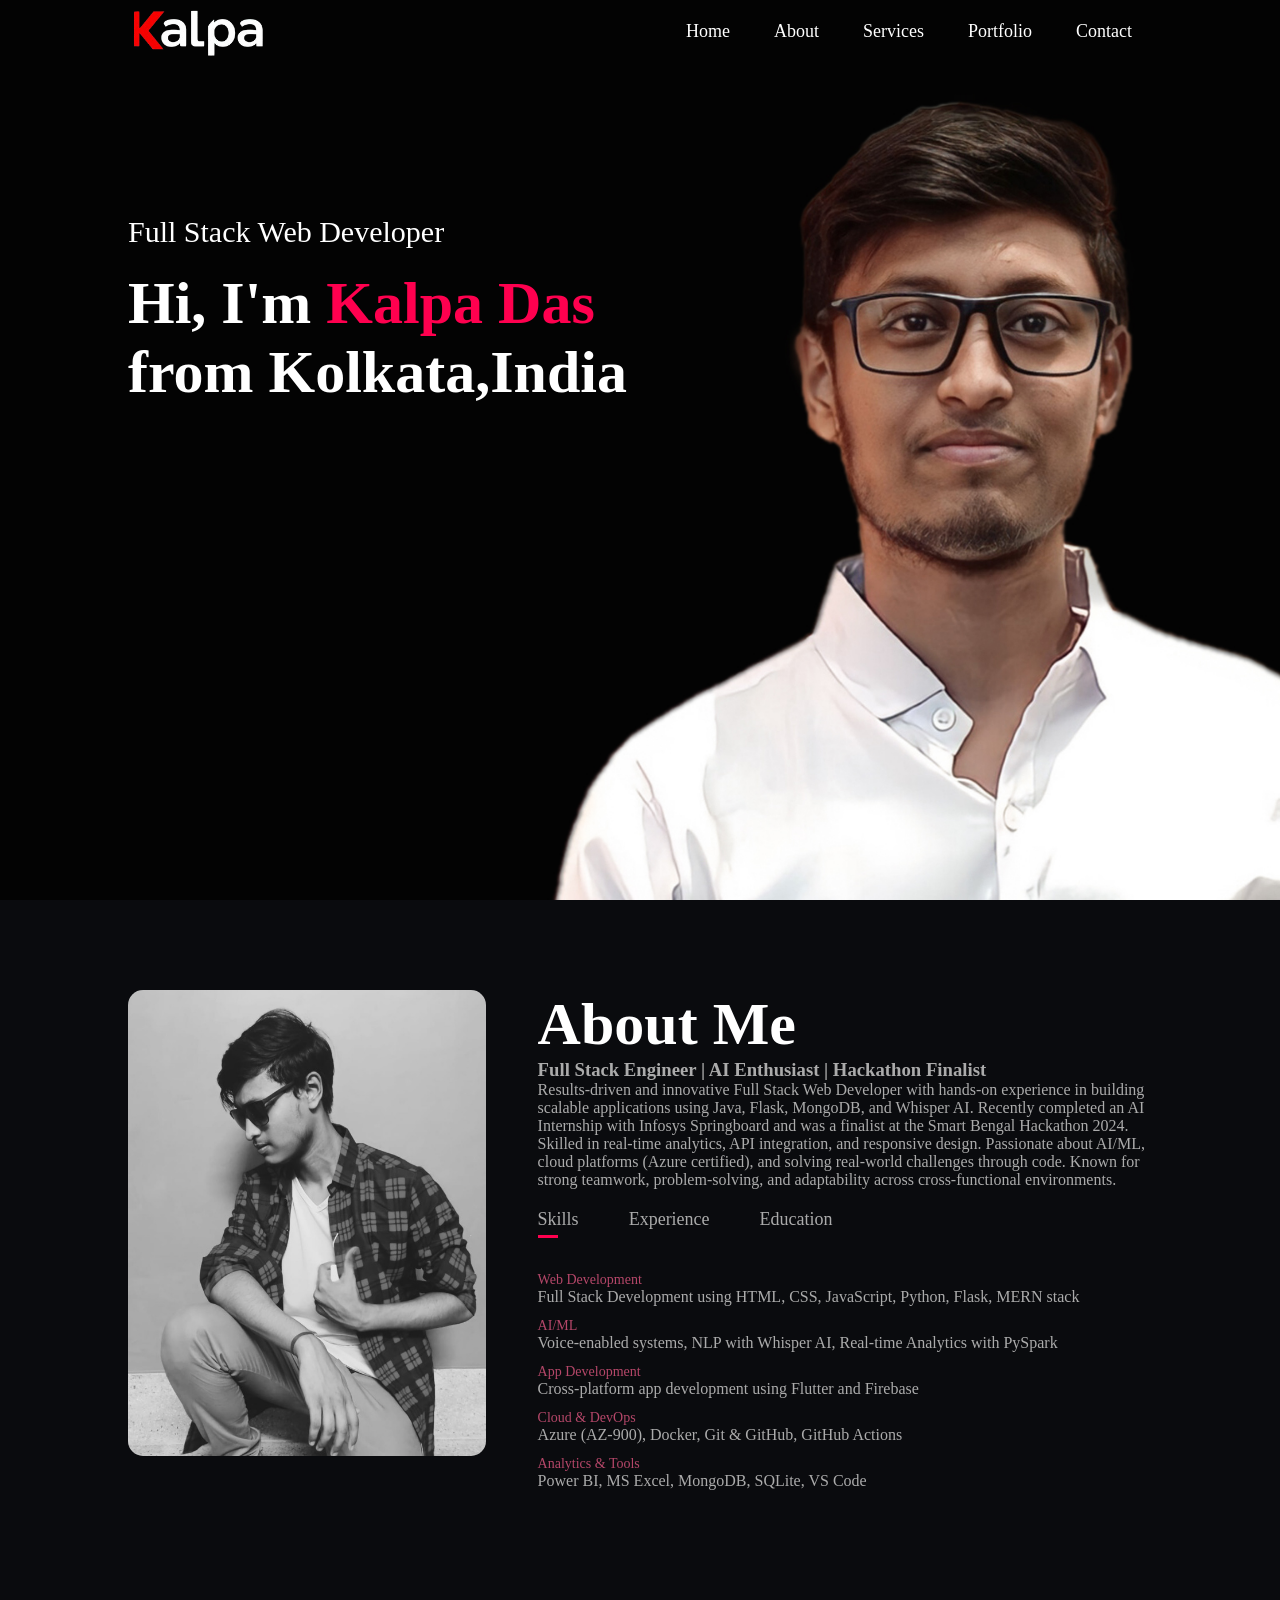
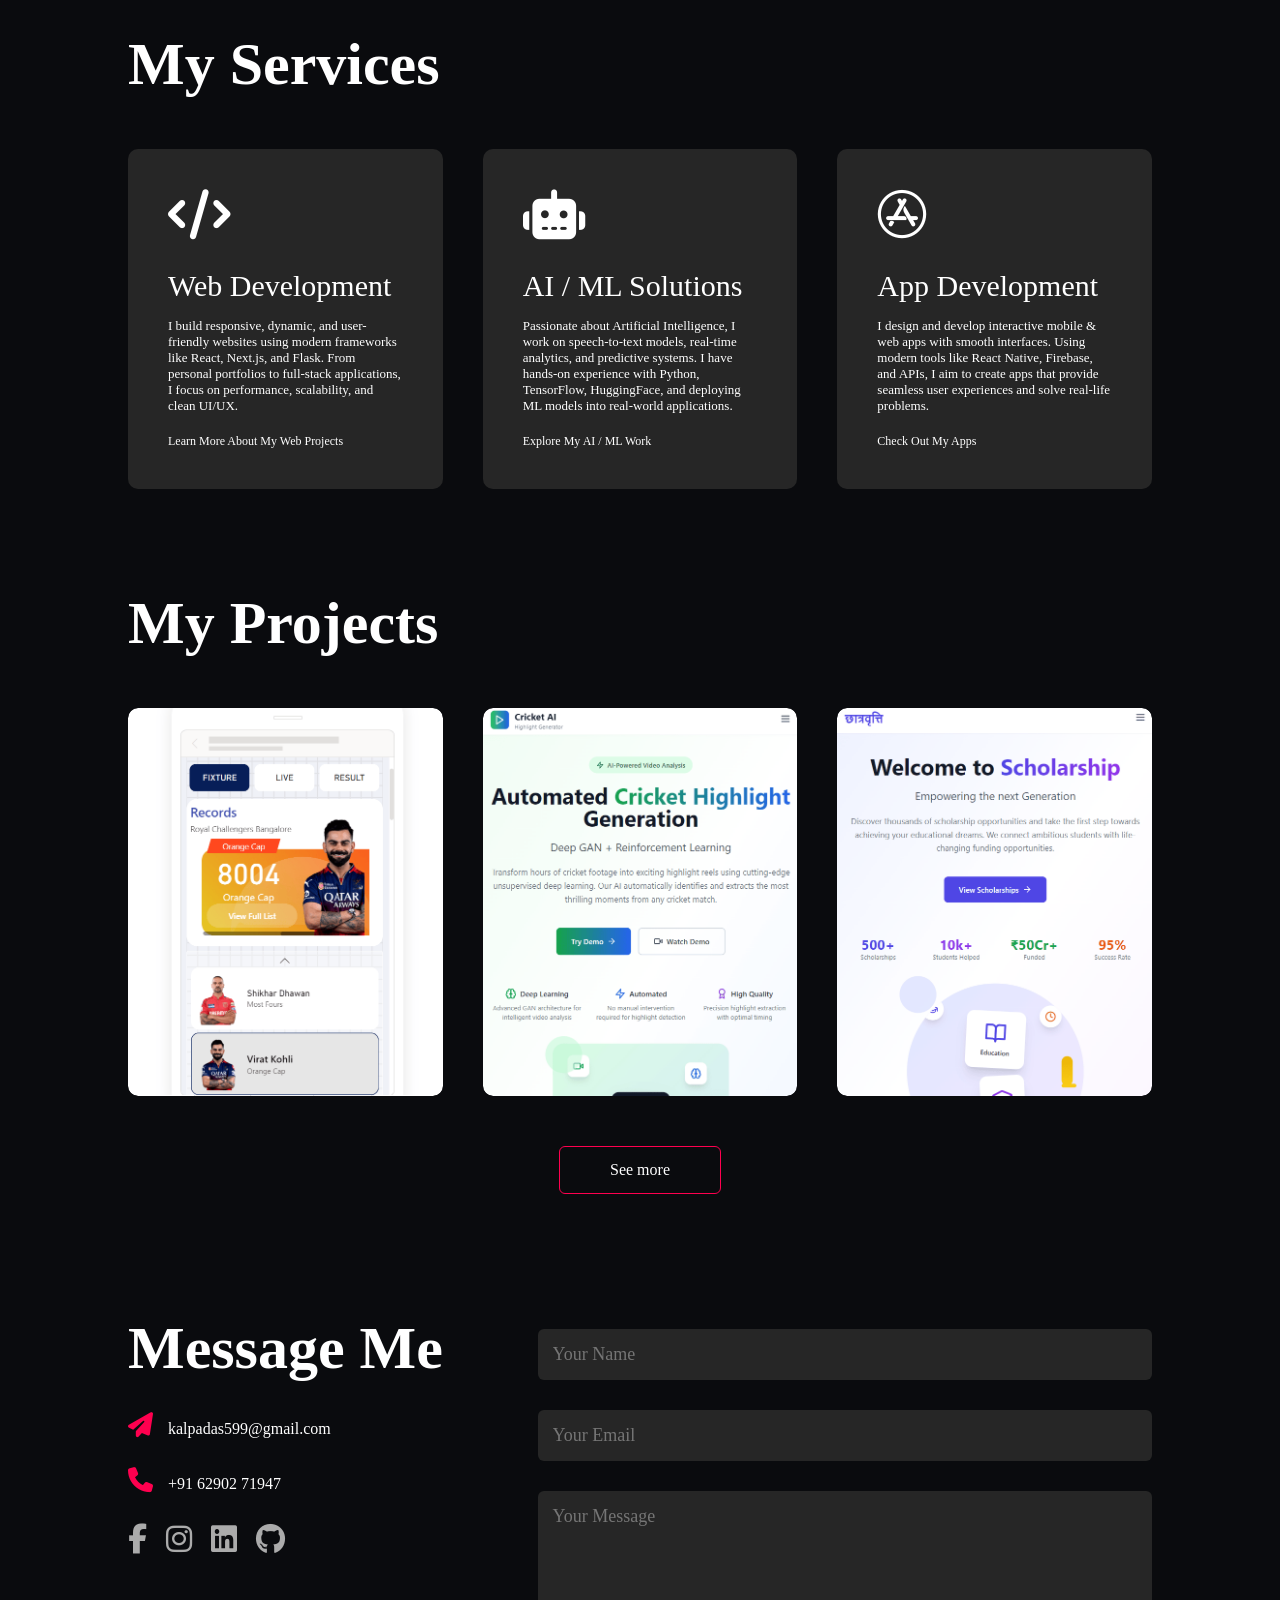
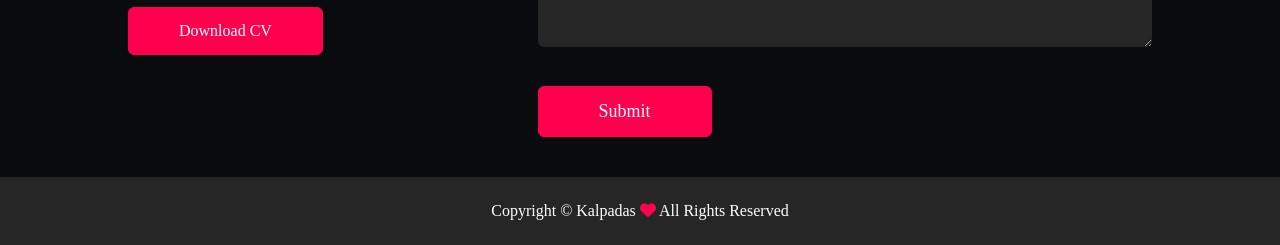
==== index.html @ a2549e1b "Update index.html" ====
<!DOCTYPE html>
<html lang="en">

<head>
    <meta charset="UTF-8">
    <meta name="viewport" content="width=device-width, initial-scale=1.0">
    <title>Personal Portfolio</title>
    <link rel="stylesheet" href="style.css">
    <!--     <script src="https://kit.fontawesome.com/c4254e24a8.js" crossorigin="anonymous"></script>-->
    <link rel="stylesheet" href="https://cdnjs.cloudflare.com/ajax/libs/font-awesome/6.7.1/css/all.min.css"
        integrity="sha512-5Hs3dF2AEPkpNAR7UiOHba+lRSJNeM2ECkwxUIxC1Q/FLycGTbNapWXB4tP889k5T5Ju8fs4b1P5z/iB4nMfSQ=="
        crossorigin="anonymous" referrerpolicy="no-referrer" />
</head>

<body>

    <div id="header">
        <div class="container">
            <nav>
                <img src="images/logo-kd-r.png" class="logo" alt="Kalpa Das Logo">
                <ul id="sidemenu">
                    <li><a href="#header">Home</a></li>
                    <li><a href="#about">About</a></li>
                    <li><a href="#services">Services</a></li>
                    <li><a href="#portfolio">Portfolio</a></li>
                    <li><a href="#contact">Contact</a></li>
                    <i class="fa-solid fa-xmark" onclick="hideMenu()"></i>
                </ul>
                <i class="fa-solid fa-bars" onclick="showMenu()"></i>
            </nav>
            <div class="header-text">
                <p>Full Stack Web Developer</p>
                <h1>Hi, I'm <span>Kalpa Das</span><br> from Kolkata,India</h1>
            </div>
        </div>
    </div>

    <!-- about section start -->
    <div id="about">
        <div class="container">
            <div class="row">
                <div class="about-col-1">
                    <img src="images/user-kd.jpg" alt=" Das Photo">
                </div>
                <div class="about-col-2">
                    <h1 class="sub-title">About Me</h1>
                    <h3>Full Stack Engineer | AI Enthusiast | Hackathon Finalist</h3>
                    <p> Results-driven and innovative Full Stack Web Developer with hands-on experience in building
                        scalable applications using Java, Flask, MongoDB, and Whisper AI.
                        Recently completed an AI Internship with Infosys Springboard and was a finalist at the Smart Bengal Hackathon 2024.
                        Skilled in real-time analytics, API integration, and responsive design. Passionate about AI/ML, cloud platforms 
                        (Azure certified), and solving real-world challenges through code. Known for strong teamwork, problem-solving, 
                        and adaptability across cross-functional environments.</p>

                    <div class="tab-titles">
                        <p class="tab-links active-link " onclick="openTab('skills')">Skills</p>
                        <p class="tab-links" onclick="openTab('experience')">Experience</p>
                        <p class="tab-links" onclick="openTab('education')">Education</p>
                    </div>
                    <div class="tab-contents active-tab" id="skills">
                        <ul>
                            <li><span>Web Development</span><br>
                                <p>Full Stack Development using HTML, CSS, JavaScript, Python, Flask, MERN stack</p>
                            </li>
                            <li><span>AI/ML</span><br>
                                <p>Voice-enabled systems, NLP with Whisper AI, Real-time Analytics with PySpark</p>
                            </li>
                            <li><span>App Development</span><br>
                                <p>Cross-platform app development using Flutter and Firebase</p>
                            </li>
                            <li><span>Cloud & DevOps</span><br>
                                <p>Azure (AZ-900), Docker, Git & GitHub, GitHub Actions</p>
                            </li>
                            <li><span>Analytics & Tools</span><br>
                                <p>Power BI, MS Excel, MongoDB, SQLite, VS Code</p>
                            </li>
                        </ul>
                    </div>

                    <div class="tab-contents" id="experience">
                        <ul>
                            <li><span>Feb 2025 - Apr 2025 </span><br>
                                <p>Internship in Infosys Springboard Internship 5.0</p>
                            </li>
                            <li><span>Nov 2024 - Dec 2024</span><br>
                                <p>Internship in Pinnacle Labs</p>
                            </li>
                            <li><span>2024 Smart India Hackathon</span>
                                <p>A platform aggregating multiple Scholarships, streamlining the application and
                                    disbursement process using AI-driven technology</p>
                            </li>
                            <li><span>2024 Smart Bengal Hackathon</span>
                                <p>Automated Cricket Highlight Generation System using Deep Learning</p>
                            </li>
                            <li><span>2023 Smart India Hackathon</span>
                                <p>Cross-platform App Development for Mental Health Issues</p>
                            </li>
                            

                        </ul>
                    </div>

                    <div class="tab-contents" id="education">
                        <ul>
                            <li><span>2022-2026</span><br>
                                <p>RCC Institute of Information Technology</p>
                            </li>
                            <li><span>2020-2022</span><br>
                                <p>Madhyamgram High School</p>
                            </li>
                        </ul>
                    </div>
                </div>
            </div>
        </div>
    </div>

    <!-- about section ends -->

    <!-- ----------services section starts---------- -->
    <div id="services">
        <div class="container">
            <h1 class="sub-title">My Services</h1>
            <div class="services-list">
            
                <!-- Web Design -->
                <div>
                    <i class="fa-solid fa-code"></i>
                    <h2>Web Development</h2>
                    <p>I build responsive, dynamic, and user-friendly websites using modern frameworks like React, 
                    Next.js, and Flask. From personal portfolios to full-stack applications, I focus on 
                    performance, scalability, and clean UI/UX.</p>
                    <a href="https://github.com/kalpadas599/Event-Organising-website">Learn More About My Web Projects</a>
                </div>

                <!-- AI / ML Development -->
                <div>
                    <i class="fa-solid fa-robot"></i>
                    <h2>AI / ML Solutions</h2>
                    <p>Passionate about Artificial Intelligence, I work on speech-to-text models, real-time 
                    analytics, and predictive systems. I have hands-on experience with Python, TensorFlow, 
                    HuggingFace, and deploying ML models into real-world applications.</p>
                    <a href="https://github.com/kalpadas599/Unsupervised-video-summarization-with-deep-GAN-reinforcement-learning">Explore My AI / ML Work</a>
                </div>

                <!-- App Design -->
                <div>
                    <i class="fa-brands fa-app-store"></i>
                    <h2>App Development</h2>
                    <p>I design and develop interactive mobile & web apps with smooth interfaces. Using modern 
                    tools like React Native, Firebase, and APIs, I aim to create apps that provide seamless 
                    user experiences and solve real-life problems.</p>
                    <a href="https://youtu.be/1d_kg89YlzE?si=kEtLOJ7w-BMArCAb">Check Out My Apps</a>
                </div>
            </div>
        </div>
    </div>

    <!-- ----------services section ends---------- -->


    <!-- Portfolio sections starts -->
    <div id="portfolio">
        <div class="container">
            <h1 class="sub-title">My Projects</h1>
            <div class="work-list">

                <div class="work">
                    <img src="images/work-4.png">
                    <div class="layer">
                        <h3>Live Stream Analytics Dashboard</h3>
                        <p>A modern web application for analyzing live stream data with real-time metrics and visualizations.
                        Features:
                        <ul>
                            <li>Real-time stream analytics</li>
                            <li>Interactive dashboards</li>
                            <li>Dark/Light mode support</li>
                            <li>Responsive design</li>
                            <li>Modern UI components</li>
                        </ul>
                        </p>
                        <a href="https://github.com/kalpadas599/Real-time-analysis-BI" target="_blank">
                            <i class="fa-solid fa-link"></i>
                        </a>
                    </div>
                </div>

                <div class="work">
                    <img src="images/work-2.png">
                    <div class="layer">
                        <h3>Automated Cricket Highlight Generation System</h3>
                        <p>Implemented a feedback loop mechanism within the AI system that continuously improved highlight accuracy by 30% over time,
                            leveraged user analytics to refine algorithms, ensuring higher engagement rates with end-users. 
                            Optimized AI model accuracy by 15%, improving the efficiency of 
                            content creation for sports media. Leveraged data analytics for streamlined video processing and 
                            enhanced my skills in collaborative problem-solving</p>
                        <a href="https://github.com/kalpadas599/Unsupervised-video-summarization-with-deep-GAN-reinforcement-learning" target="_blank">
                            <i class="fa-solid fa-link"></i>
                        </a>
                    </div>
                </div>

                <div class="work">
                    <img src="images/work-1.png">
                    <div class="layer">
                        <h3>Scholarship Website and disbursement platform</h3>
                        <p>Engineered a scholarship aggregation platform utilizing the MERN stack, which streamlined user navigation and increased page load 
                            speed by 30%, enhancing overall user experience during high traffic periods. 
                            Integrated AI-driven scanners to automate application and disbursement processes, enhancing system efficiency. 
                            Coordinated with team members to achieve 60% project completion within the hackathon timeframe, refining my skills in AI 
                            implementation and team collaboration</p>
                        <a href="https://github.com/kalpadas599/PM-SS-Scholarchip" target="_blank">
                            <i class="fa-solid fa-link"></i>
                        </a>
                    </div>
                </div>

                <div class="work hidden-projects">
                    <img src="images/work-5.jpg">
                    <div class="layer">
                        <h3>Beyond QWERTY: Form Filling's Vernacular Voyage with Voice Versatility!</h3>
                        <p><strong>Problems in Traditional Form Filling:</strong></p>
                        <ul>
                            <li>Time-consuming and error-prone process</li>
                            <li>Typing difficulties for non-tech users, elderly and differently-abled individuals</li>
                            <li>Language barriers hinder vernacular users</li>
                        </ul>
                        <p><strong>Our Solution:</strong></p>
                        <ul>
                            <li>Voice-Enabled Form Filling – Users can speak instead of typing, making the process faster and more convenient.</li>
                            <li>AI-Powered Error Correction – NLP ensures accurate text input, reducing mistakes.</li>
                            <li>User-Friendly Interface – Simple and intuitive UI for easy navigation.</li>
                        </ul>
                        <a href="https://github.com/kalpadas599/Beyond_QWERTY_Project" target="_blank">
                            <i class="fa-solid fa-link"></i>
                        </a>
                    </div>
                </div>
                
                <div class="work hidden-projects">
                    <img src="images/work-6.jpg">
                    <div class="layer">
                        <h3>Event Organising Website</h3>
                        <p>It's a collection of services-list. It's time to enjoy! The best event planning for you and your family.
                        Our Services Include:
                        <ul>
                            <li>Assistance in Venue Selection</li>
                            <li>Customizable invitation cards</li>
                            <li>Music, performances etc. option</li>
                            <li>Catering services available</li>
                            <li>Cakes for special occasions</li>
                            <li>Photo and video coverage</li>
                        </ul>
                        </p>
                        <a href="https://github.com/kalpadas599/Event-Organising-website" target="_blank">
                            <i class="fa-solid fa-link"></i>
                        </a>
                    </div>
                </div>                   

                <div class="work hidden-projects">
                    <img src="images/work-3.png">
                    <div class="layer">
                        <h3>Cross-Platform App Development for Mental Health Issues</h3>
                        <p>Launched new mental health app, resulting in a 30% boost in user engagement. 
                            Enhanced user experience by over 70%, focusing on mental health 
                            screening and guidance for public users. Collaborated closely with team members to apply innovative 
                            solutions to real-world mental health challenges, significantly broadening my understanding of user-centered design</p>
                        <a href="https://youtu.be/1d_kg89YlzE?si=SZLtZe1USWHxiM1P" target="_blank">
                            <i class="fa-solid fa-link"></i>
                        </a>
                    </div>
                </div>

            </div>
            <a href="#" class="btn" id="seeMoreBtn">See more</a>
        </div>
    </div>

    <!-- portfolio sections ends -->


    <!-- contact section starts -->
    <div id="contact">
        <div class="container">
            <div class="row">
                <div class="contact-left">
                    <h1 class="sub-title">Message Me</h1>
                    <p><i class="fa-solid fa-paper-plane"></i>kalpadas599@gmail.com</p>
                    <p><i class="fa-solid fa-phone"></i>+91 62902 71947</p>
                    <div class="social-icons">
                        <a href="https://www.facebook.com/profile.php?id=100085882539516" target="_blank" rel="noopener noreferrer"><i class="fa-brands fa-facebook-f"></i></a>
                        <a href="https://www.instagram.com/_kalpa_das/" target="_blank" rel="noopener noreferrer"><i class="fa-brands fa-instagram"></i></a>
                        <a href="https://www.linkedin.com/in/kalpadas/" target="_blank" rel="noopener noreferrer"><i class="fa-brands fa-linkedin"></i></a>
                        <a href="https://github.com/kalpadas599" target="_blank" rel="noopener noreferrer"><i class="fa-brands fa-github"></i></a>
                    </div>
                    <a href="images/Kalpa Das_Latest_Resume.pdf" download class="btn btn2">Download CV</a>
                </div>
                <div class="contact-right">
                    <!--<form action="https://formsubmit.co/kalpadas599@gmail.com" method="POST"> method 1 (using formsubmit) -->
                    <form name="submit-to-google-sheet"><!-- Method 2 (using this) -->
                        <input type="text" name="Name" placeholder="Your Name" required>
                        <input type="email" name="Email" placeholder="Your Email" required>
                        <textarea name="Message" rows="6" placeholder="Your Message"></textarea>
                        <button type="submit" class="btn btn2">Submit</button>
                    </form>
                    <span id="msg"></span>
                </div>
            </div>
        </div>
        <div class="copyright">
            <p>Copyright © Kalpadas <i class="fa-solid fa-heart"></i> All Rights Reserved</p>
        </div>
    </div>

    <!-- contact section ends -->


    <script>
        var tablinks = document.getElementsByClassName("tab-links");
        var tabcontents = document.getElementsByClassName("tab-contents");
        function openTab(tabname) {
            for (tablink of tablinks) {
                tablink.classList.remove("active-link");
            }
            for (tabcontent of tabcontents) {
                tabcontent.classList.remove("active-tab");
            }
            event.currentTarget.classList.add("active-link");
            document.getElementById(tabname).classList.add("active-tab");
        }
    </script>

    <script>
        var sidemenu = document.getElementById("sidemenu");
        document.querySelector('.fa-bars').addEventListener('click', () => {
            sidemenu.style.right = "0";
        });

        document.querySelector('.fa-xmark').addEventListener('click', () => {
            sidemenu.style.right = "-200px";
        });

    </script>

    <script>
        const scriptURL = 'https://script.google.com/macros/s/AKfycbzj3RyY5Y99I9Rj676241ipH97vQ_2xRJ0GzXR7JnZKLR31e1bnB1iXnhnK9um4Sj1CYg/exec'
        const form = document.forms['submit-to-google-sheet']
        const msg = document.getElementById("msg")

        form.addEventListener('submit', e => {
            e.preventDefault()
            fetch(scriptURL, { method: 'POST', body: new FormData(form) })
                .then(response => {
                    msg.innerHTML = "Message Sent Successfully"
                    setTimeout(function () {
                        msg.innerHTML = ""
                    }, 5000)
                    form.reset()
                })
                /* .catch(error => console.error('Error!', error.message)) */
                .catch((error) => {
                    msg.innerHTML = "Failed to send message.";
                });
        })
    </script>

    <script>
        document.addEventListener('DOMContentLoaded', () => {
            const seeMoreBtn = document.getElementById('seeMoreBtn');
            const hiddenProjects = document.querySelectorAll('.hidden-projects');

            // Hide hidden projects on page load
            hiddenProjects.forEach(project => {
                project.style.display = 'none';
            });

            seeMoreBtn.addEventListener('click', function (e) {
                e.preventDefault();
                const isHidden = hiddenProjects[0].style.display === 'none' || hiddenProjects[0].style.display === '';
                hiddenProjects.forEach(project => {
                    project.style.display = isHidden ? 'block' : 'none';
                });
                seeMoreBtn.textContent = isHidden ? 'See less' : 'See more';
            });
        });
    </script>

</body>

</html>
---- style.css ----
* {
    margin: 0;
    padding: 0;
    box-sizing: border-box;
    font-family: 'Poppins', 'sans-serif';
}

html {
    scroll-behavior: smooth;
}

body {
    background: #0a0b0e;
    color: #fff;
}

#header {
    width: 100%;
    height: 100vh;
    background-image: url(images/backgroundme.jpg);
    background-size: cover;
    background-position: center;
}

.container {
    padding: 10px 10%;
}

nav {
    position: fixed;
    top: 0;
    z-index: 1000;
    width: 80%;
    
    display: flex;
    align-items: center;
    justify-content: space-between;
    flex-wrap: wrap;
    
}

.logo {
    width: 140px;
}

nav ul li {
    display: inline-block;
    list-style: none;
    margin: 10px 20px;
}

nav ul li a {
    color: #fff;
    text-decoration: none;
    font-size: 18px;
    position: relative;
}

nav ul li a::after {
    content: '';
    width: 0;
    height: 3px;
    background: #ff004f;
    position: absolute;
    left: 0;
    bottom: -6px;
    transition: 0.5s;
}

nav ul li a:hover::after {
    width: 100%;
}

.header-text {
    margin-top: 20%;
    font-size: 30px;
    animation: slideIn 2s;
}

.header-text h1 {
    font-size: 60px;
    margin-top: 20px;
    
}

@keyframes slideIn {
  from {
    transform: translateX(20%);
  }
  to {
    transform: translateX(0);
  }
}

.header-text h1 span {
    color: #ff004f;
}

/* ---------about section start--------*/
#about {
    padding: 80px 0;
    color: #ababab;
}

.row {
    display: flex;
    justify-content: space-between;
    flex-wrap: wrap;
}

.about-col-1 {
    flex-basis: 35%;
}

.about-col-1 img {
    width: 100%;
    border-radius: 15px;
}

.about-col-2 {
    flex-basis: 60%;
}

.sub-title {
    font-size: 60px;
    font-weight: 600;
    color: #fff;
}

.tab-titles {
    display: flex;
    margin: 20px 0 40px;
}

.tab-links {
    margin-right: 50px;
    font-size: 18px;
    font-weight: 500;
    cursor: pointer;
    position: relative;
}

.tab-links::after {
    content: '';
    width: 0;
    height: 3px;
    background: #ff004f;
    position: absolute;
    left: 0;
    bottom: -8px;
    transition: 0.5s;
}

.tab-links.active-link::after {
    width: 50%;
}

.tab-contents ul li {
    list-style: none;
    margin: 10px 0;
}

.tab-contents ul li span {
    color: #b54769;
    font-size: 14px;
}

.tab-contents {
    display: none;
}

.tab-contents.active-tab {
    display: block;
}


/* ------------------services section starts----------*/
#services {
    padding: 30px 0;
}

.services-list {
    display: grid;
    grid-template-columns: repeat(auto-fit, minmax(250px, 1fr));
    grid-gap: 40px;
    margin-top: 50px;
}

.services-list div {
    background: #262626;
    padding: 40px;
    font-size: 13px;
    font-weight: 300;
    border-radius: 10px;
    transition: background 0.5s, transform 0.5s;
}

.services-list div i {
    font-size: 50px;
    margin-bottom: 30px;
}

.services-list div h2 {
    font-size: 30px;
    font-weight: 500;
    margin-bottom: 15px;
}

.services-list div a {
    text-decoration: none;
    color: #fff;
    font-size: 12px;
    margin-top: 20px;
    display: inline-block;
}

.services-list div:hover {
    background: #ff004f;
    transform: translateY(-10px);
}

/* ------------------services section ends----------*/

/* ------------------portfolio section starts---------- */
#portfolio {
    padding: 50px 0;
}

.work-list {
    display: grid;
    grid-template-columns: repeat(3, 1fr);
    grid-gap: 40px;
    margin-top: 50px;
}

@media (max-width: 1024px) {
    .work-list {
        grid-template-columns: repeat(3, 1fr);
    }
}

@media (max-width: 768px) {
    .work-list {
        grid-template-columns: repeat(2, 1fr);
    }
}

@media (max-width: 600px) {
    .work-list {
        grid-template-columns: 1fr;
    }
}

.work {
    border-radius: 10px;
    position: relative;
    overflow: hidden;
}

.work img {
    width: 100%;
    border-radius: 10px;
    display: block;
    transition: transform 0.5s;
}

.layer {
    width: 100%;
    height: 0;
    background: linear-gradient(rgba(0, 0, 0, 0.6), #ff004f);
    border-radius: 10px;
    position: absolute;
    left: 0;
    bottom: 0;
    overflow: hidden;
    display: flex;
    align-items: center;
    justify-content: center;
    flex-direction: column;
    padding: 0 40px;
    text-align: center;
    font-size: 14px;
    transition: height 0.5s;
}

.layer h3 {
    font-weight: 500;
    margin-bottom: 20px;
}

.layer a {
    margin-top: 20px;
    color: #ff004f;
    text-decoration: none;
    font-size: 18px;
    line-height: 60px;
    background: #fff;
    width: 60px;
    height: 60px;
    border-radius: 50%;
    text-align: center;
}

.work:hover img {
    transform: scale(1.1);
}

.work:hover .layer {
    height: 100%;
}

.btn {
    display: block;
    margin: 50px auto;
    width: fit-content;
    border: 1px solid #ff004f;
    padding: 14px 50px;
    border-radius: 6px;
    text-decoration: none;
    color: #fff;
    transition: background 0.5s;
    /*background: #0a0b0e;*/
}

.btn:hover {
    background: #ff004f;
}


/* ------------------portfolio section ends---------- */

/* contact section starts */
.contact-left {
    flex-basis: 35%;
}

.contact-right {
    flex-basis: 60%;
}

.contact-left p {
    margin-top: 30px;
}

.contact-left p i {
    color: #ff004f;
    margin-right: 15px;
    font-size: 25px;
}

.social-icons {
    margin-top: 30px;
}

.social-icons a {
    text-decoration: none;
    font-size: 30px;
    margin-right: 15px;
    color: #ababab;
    display: inline-block;
    transition: transform 0.5s;
}

.social-icons a:hover {
    color: #ff004f;
    transform: translateY(-5px);
}

.btn.btn2 {
    display: inline-block;
    background: #ff004f;
}

.contact-right form {
    width: 100%;
}

form input,
form textarea {
    width: 100%;
    border: 0;
    outline: none;
    background: #262626;
    padding: 15px;
    margin: 15px 0;
    color: #fff;
    font-size: 18px;
    border-radius: 6px;
}

form .btn2 {
    padding: 14px 60px;
    font-size: 18px;
    margin-top: 20px;
    cursor: pointer;
}

.copyright {
    width: 100%;
    text-align: center;
    padding: 25px;
    background: #262626;
    font-weight: 300;
    margin-top: 20px;
}

.copyright i {
    color: #ff004f;
}

/* contact section ends */

/* css for small screens */

nav .fa-solid {
    display: none;
}

@media (max-width: 768px) {
    .header-text h1 {
        font-size: 2rem;
    }
    .header-text p {
        font-size: 1rem;
    }
}

@media only screen and (max-width: 600px) {
    #header {
        background-image: url(images/phone-backgroundkd.jpg);
    }

    .header-text {
        margin-top: 100%;
        font-size: 16px;
    }

    .header-text h1 {
        font-size: 30px;
    }

    nav .fa-solid {
        display: block;
        font-size: 25px;
    }

    nav ul {
        background: #ff004f;
        position: fixed;
        top: 0;
        right: -200px;
        width: 200px;
        height: 100vh;
        padding-top: 50px;
        z-index: 2;
        transition: right 0.5s;
    }

    nav ul li {
        display: block;
        margin: 25px;
    }

    nav ul .fa-solid {
        position: absolute;
        top: 25px;
        left: 25px;
        cursor: pointer;
    }

    .sub-title {
        font-size: 40px;
    }

    .about-col-1,
    .about-col-2 {
        flex-basis: 100%;
    }

    .about-col-1 {
        margin-bottom: 30px;
    }

    .about-col-2 {
        font-size: 14px;
    }

    .tab-links {
        font-size: 16px;
        margin-right: 20px;
    }

    .contact-left,
    .contact-right {
        flex-basis: 100%;
    }

    .copyright {
        font-size: 14px;
    }
}


#msg {
    color: #ff004f;
    margin-top: -40px;
    display: block;
}
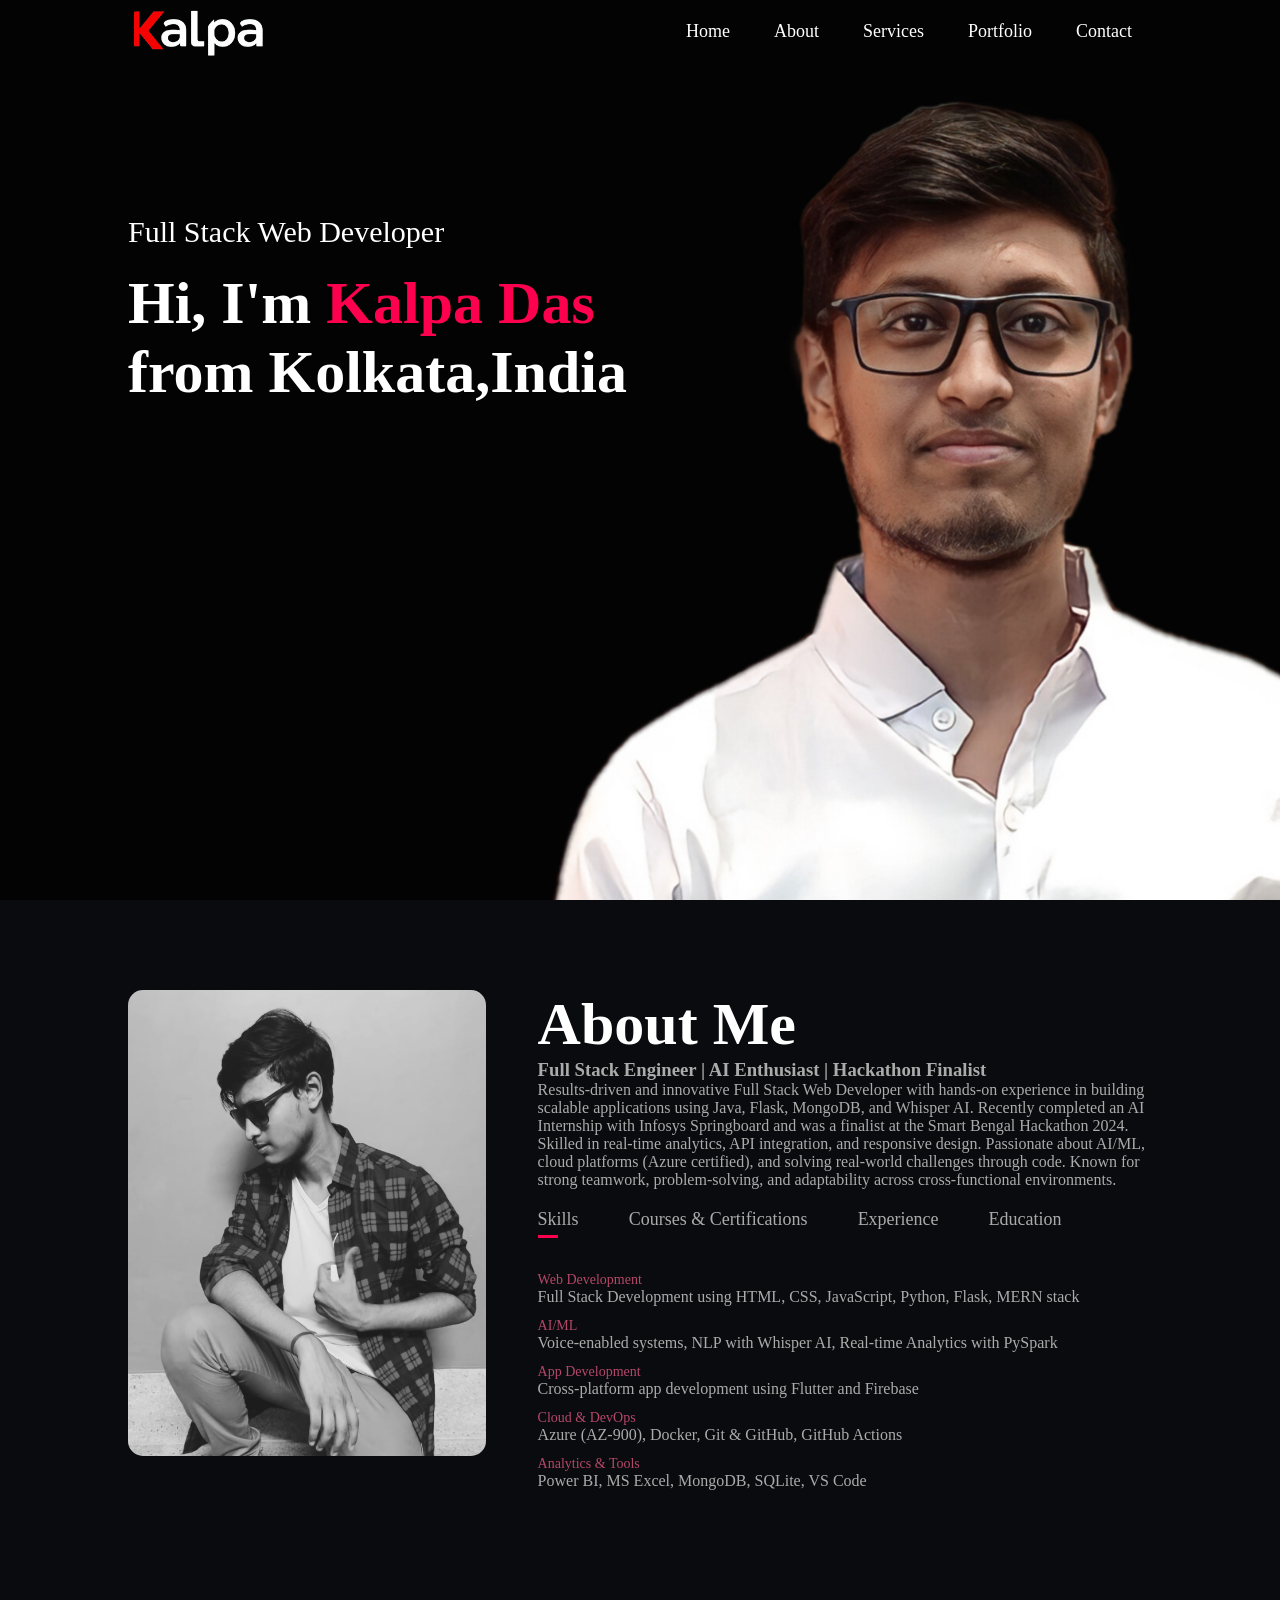
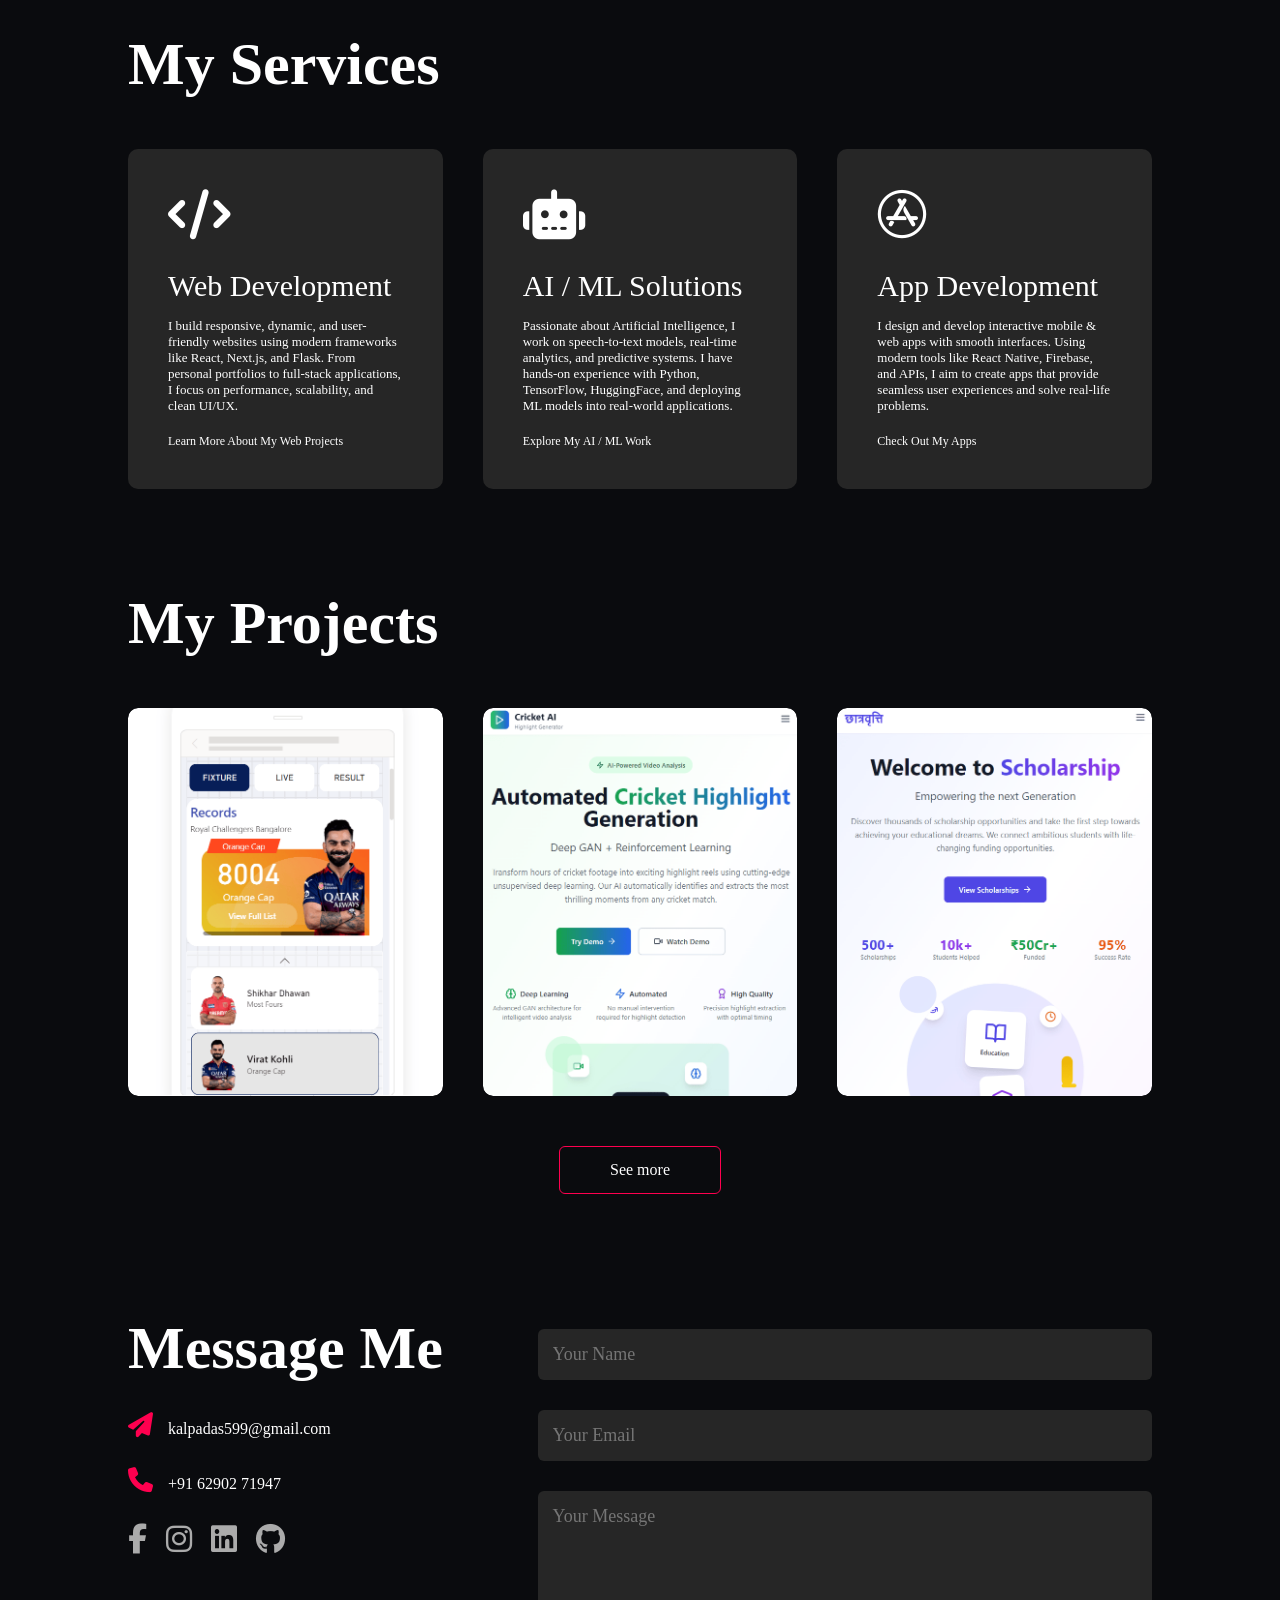
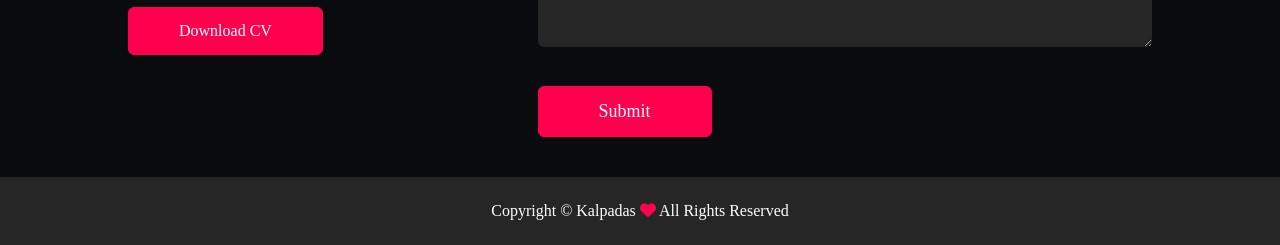
==== commit 018c5efd: "certificated added" ====
--- a/index.html
+++ b/index.html
@@ -47,16 +47,21 @@
                     <h3>Full Stack Engineer | AI Enthusiast | Hackathon Finalist</h3>
                     <p> Results-driven and innovative Full Stack Web Developer with hands-on experience in building
                         scalable applications using Java, Flask, MongoDB, and Whisper AI.
-                        Recently completed an AI Internship with Infosys Springboard and was a finalist at the Smart Bengal Hackathon 2024.
-                        Skilled in real-time analytics, API integration, and responsive design. Passionate about AI/ML, cloud platforms 
-                        (Azure certified), and solving real-world challenges through code. Known for strong teamwork, problem-solving, 
+                        Recently completed an AI Internship with Infosys Springboard and was a finalist at the Smart
+                        Bengal Hackathon 2024.
+                        Skilled in real-time analytics, API integration, and responsive design. Passionate about AI/ML,
+                        cloud platforms
+                        (Azure certified), and solving real-world challenges through code. Known for strong teamwork,
+                        problem-solving,
                         and adaptability across cross-functional environments.</p>
 
                     <div class="tab-titles">
                         <p class="tab-links active-link " onclick="openTab('skills')">Skills</p>
+                        <p class="tab-links" onclick="openTab('certifications')">Courses & Certifications</p>
                         <p class="tab-links" onclick="openTab('experience')">Experience</p>
                         <p class="tab-links" onclick="openTab('education')">Education</p>
                     </div>
+                    <!-- Skills -->
                     <div class="tab-contents active-tab" id="skills">
                         <ul>
                             <li><span>Web Development</span><br>
@@ -77,6 +82,61 @@
                         </ul>
                     </div>
 
+                    <!-- Courses & Certifications -->
+                    <div class="tab-contents" id="certifications">
+                        <ul>
+                            <li>
+                                <span>
+                                    <a href="https://catalog-education.oracle.com/pls/certview/sharebadge?id=48B917155727CA1077A753BF562C665C5F288131DC1F2F188ACB8EE2C86789C8"
+                                        target="_blank" style="text-decoration: none; color: inherit;">
+                                        Oracle Cloud AI Foundations Associate
+                                    </a>
+                                </span><br>
+                                <p>Oracle Cloud Infrastructure AI Foundations Associate (1Z0-1122-25, 2025)</p>
+                            </li>
+                            <li>
+                                <span>
+                                    <a href="https://www.linkedin.com/feed/update/urn:li:ugcPost:7379945505554034688/"
+                                        target="_blank" style="text-decoration: none; color: inherit;">
+                                        Govt. MeitY Cloud Computing Certification
+                                    </a>
+                                </span><br>
+                                <p>This course provided foundational knowledge of cloud concepts, core Azure services,
+                                    and Azure management and governance features</p>
+                            </li>
+                            <li>
+                                <span>
+                                    <a href="https://www.hackerrank.com/certificates/8cbc29e85ee9"
+                                        target="_blank" style="text-decoration: none; color: inherit;">
+                                        HackerRank SQL Certification
+                                    </a>
+                                </span><br>
+                                <p>It includes simple queries, relationships, and aggregators</p>
+                            </li>
+                            <li>
+                                <span>
+                                    <a href="https://www.hackerrank.com/certificates/120e30eb08d4"
+                                        target="_blank" style="text-decoration: none; color: inherit;">
+                                        HackerRank Python Basic Certification
+                                    </a>
+                                </span><br>
+                                <p>It covers topics like Scalar Types, Operators and Control Flow, Strings, Collections
+                                    and Iteration, Modularity, Objects and Types and Classes</p>
+                            </li>
+                            <li>
+                                <span>
+                                    <a href="https://drive.google.com/file/d/1HkoJPIN2grTK9xFG-n3Xv-mDgPsv2fdc/view?usp=sharing"
+                                        target="_blank" style="text-decoration: none; color: inherit;">
+                                        Smart India Hackathon 2024 Certification
+                                    </a>
+                                </span><br>
+                                <p>Developed a Scholarship Portal for PMSSS (Prime Minister’s Special Scholarship
+                                    Scheme)</p>
+                            </li>
+                        </ul>
+                    </div>
+
+                    <!-- Experience -->
                     <div class="tab-contents" id="experience">
                         <ul>
                             <li><span>Feb 2025 - Apr 2025 </span><br>
@@ -95,11 +155,12 @@
                             <li><span>2023 Smart India Hackathon</span>
                                 <p>Cross-platform App Development for Mental Health Issues</p>
                             </li>
-                            
-
-                        </ul>
-                    </div>
-
+
+
+                        </ul>
+                    </div>
+
+                    <!-- Education -->
                     <div class="tab-contents" id="education">
                         <ul>
                             <li><span>2022-2026</span><br>
@@ -122,34 +183,37 @@
         <div class="container">
             <h1 class="sub-title">My Services</h1>
             <div class="services-list">
-            
+
                 <!-- Web Design -->
                 <div>
                     <i class="fa-solid fa-code"></i>
                     <h2>Web Development</h2>
-                    <p>I build responsive, dynamic, and user-friendly websites using modern frameworks like React, 
-                    Next.js, and Flask. From personal portfolios to full-stack applications, I focus on 
-                    performance, scalability, and clean UI/UX.</p>
-                    <a href="https://github.com/kalpadas599/Event-Organising-website">Learn More About My Web Projects</a>
+                    <p>I build responsive, dynamic, and user-friendly websites using modern frameworks like React,
+                        Next.js, and Flask. From personal portfolios to full-stack applications, I focus on
+                        performance, scalability, and clean UI/UX.</p>
+                    <a href="https://github.com/kalpadas599/Event-Organising-website">Learn More About My Web
+                        Projects</a>
                 </div>
 
                 <!-- AI / ML Development -->
                 <div>
                     <i class="fa-solid fa-robot"></i>
                     <h2>AI / ML Solutions</h2>
-                    <p>Passionate about Artificial Intelligence, I work on speech-to-text models, real-time 
-                    analytics, and predictive systems. I have hands-on experience with Python, TensorFlow, 
-                    HuggingFace, and deploying ML models into real-world applications.</p>
-                    <a href="https://github.com/kalpadas599/Unsupervised-video-summarization-with-deep-GAN-reinforcement-learning">Explore My AI / ML Work</a>
+                    <p>Passionate about Artificial Intelligence, I work on speech-to-text models, real-time
+                        analytics, and predictive systems. I have hands-on experience with Python, TensorFlow,
+                        HuggingFace, and deploying ML models into real-world applications.</p>
+                    <a
+                        href="https://github.com/kalpadas599/Unsupervised-video-summarization-with-deep-GAN-reinforcement-learning">Explore
+                        My AI / ML Work</a>
                 </div>
 
                 <!-- App Design -->
                 <div>
                     <i class="fa-brands fa-app-store"></i>
                     <h2>App Development</h2>
-                    <p>I design and develop interactive mobile & web apps with smooth interfaces. Using modern 
-                    tools like React Native, Firebase, and APIs, I aim to create apps that provide seamless 
-                    user experiences and solve real-life problems.</p>
+                    <p>I design and develop interactive mobile & web apps with smooth interfaces. Using modern
+                        tools like React Native, Firebase, and APIs, I aim to create apps that provide seamless
+                        user experiences and solve real-life problems.</p>
                     <a href="https://youtu.be/1d_kg89YlzE?si=kEtLOJ7w-BMArCAb">Check Out My Apps</a>
                 </div>
             </div>
@@ -169,8 +233,9 @@
                     <img src="images/work-4.png">
                     <div class="layer">
                         <h3>Live Stream Analytics Dashboard</h3>
-                        <p>A modern web application for analyzing live stream data with real-time metrics and visualizations.
-                        Features:
+                        <p>A modern web application for analyzing live stream data with real-time metrics and
+                            visualizations.
+                            Features:
                         <ul>
                             <li>Real-time stream analytics</li>
                             <li>Interactive dashboards</li>
@@ -189,12 +254,16 @@
                     <img src="images/work-2.png">
                     <div class="layer">
                         <h3>Automated Cricket Highlight Generation System</h3>
-                        <p>Implemented a feedback loop mechanism within the AI system that continuously improved highlight accuracy by 30% over time,
-                            leveraged user analytics to refine algorithms, ensuring higher engagement rates with end-users. 
-                            Optimized AI model accuracy by 15%, improving the efficiency of 
-                            content creation for sports media. Leveraged data analytics for streamlined video processing and 
+                        <p>Implemented a feedback loop mechanism within the AI system that continuously improved
+                            highlight accuracy by 30% over time,
+                            leveraged user analytics to refine algorithms, ensuring higher engagement rates with
+                            end-users.
+                            Optimized AI model accuracy by 15%, improving the efficiency of
+                            content creation for sports media. Leveraged data analytics for streamlined video processing
+                            and
                             enhanced my skills in collaborative problem-solving</p>
-                        <a href="https://github.com/kalpadas599/Unsupervised-video-summarization-with-deep-GAN-reinforcement-learning" target="_blank">
+                        <a href="https://github.com/kalpadas599/Unsupervised-video-summarization-with-deep-GAN-reinforcement-learning"
+                            target="_blank">
                             <i class="fa-solid fa-link"></i>
                         </a>
                     </div>
@@ -204,10 +273,13 @@
                     <img src="images/work-1.png">
                     <div class="layer">
                         <h3>Scholarship Website and disbursement platform</h3>
-                        <p>Engineered a scholarship aggregation platform utilizing the MERN stack, which streamlined user navigation and increased page load 
-                            speed by 30%, enhancing overall user experience during high traffic periods. 
-                            Integrated AI-driven scanners to automate application and disbursement processes, enhancing system efficiency. 
-                            Coordinated with team members to achieve 60% project completion within the hackathon timeframe, refining my skills in AI 
+                        <p>Engineered a scholarship aggregation platform utilizing the MERN stack, which streamlined
+                            user navigation and increased page load
+                            speed by 30%, enhancing overall user experience during high traffic periods.
+                            Integrated AI-driven scanners to automate application and disbursement processes, enhancing
+                            system efficiency.
+                            Coordinated with team members to achieve 60% project completion within the hackathon
+                            timeframe, refining my skills in AI
                             implementation and team collaboration</p>
                         <a href="https://github.com/kalpadas599/PM-SS-Scholarchip" target="_blank">
                             <i class="fa-solid fa-link"></i>
@@ -227,7 +299,8 @@
                         </ul>
                         <p><strong>Our Solution:</strong></p>
                         <ul>
-                            <li>Voice-Enabled Form Filling – Users can speak instead of typing, making the process faster and more convenient.</li>
+                            <li>Voice-Enabled Form Filling – Users can speak instead of typing, making the process
+                                faster and more convenient.</li>
                             <li>AI-Powered Error Correction – NLP ensures accurate text input, reducing mistakes.</li>
                             <li>User-Friendly Interface – Simple and intuitive UI for easy navigation.</li>
                         </ul>
@@ -236,13 +309,14 @@
                         </a>
                     </div>
                 </div>
-                
+
                 <div class="work hidden-projects">
                     <img src="images/work-6.jpg">
                     <div class="layer">
                         <h3>Event Organising Website</h3>
-                        <p>It's a collection of services-list. It's time to enjoy! The best event planning for you and your family.
-                        Our Services Include:
+                        <p>It's a collection of services-list. It's time to enjoy! The best event planning for you and
+                            your family.
+                            Our Services Include:
                         <ul>
                             <li>Assistance in Venue Selection</li>
                             <li>Customizable invitation cards</li>
@@ -256,16 +330,18 @@
                             <i class="fa-solid fa-link"></i>
                         </a>
                     </div>
-                </div>                   
+                </div>
 
                 <div class="work hidden-projects">
                     <img src="images/work-3.png">
                     <div class="layer">
                         <h3>Cross-Platform App Development for Mental Health Issues</h3>
-                        <p>Launched new mental health app, resulting in a 30% boost in user engagement. 
-                            Enhanced user experience by over 70%, focusing on mental health 
-                            screening and guidance for public users. Collaborated closely with team members to apply innovative 
-                            solutions to real-world mental health challenges, significantly broadening my understanding of user-centered design</p>
+                        <p>Launched new mental health app, resulting in a 30% boost in user engagement.
+                            Enhanced user experience by over 70%, focusing on mental health
+                            screening and guidance for public users. Collaborated closely with team members to apply
+                            innovative
+                            solutions to real-world mental health challenges, significantly broadening my understanding
+                            of user-centered design</p>
                         <a href="https://youtu.be/1d_kg89YlzE?si=SZLtZe1USWHxiM1P" target="_blank">
                             <i class="fa-solid fa-link"></i>
                         </a>
@@ -289,10 +365,14 @@
                     <p><i class="fa-solid fa-paper-plane"></i>kalpadas599@gmail.com</p>
                     <p><i class="fa-solid fa-phone"></i>+91 62902 71947</p>
                     <div class="social-icons">
-                        <a href="https://www.facebook.com/profile.php?id=100085882539516" target="_blank" rel="noopener noreferrer"><i class="fa-brands fa-facebook-f"></i></a>
-                        <a href="https://www.instagram.com/_kalpa_das/" target="_blank" rel="noopener noreferrer"><i class="fa-brands fa-instagram"></i></a>
-                        <a href="https://www.linkedin.com/in/kalpadas/" target="_blank" rel="noopener noreferrer"><i class="fa-brands fa-linkedin"></i></a>
-                        <a href="https://github.com/kalpadas599" target="_blank" rel="noopener noreferrer"><i class="fa-brands fa-github"></i></a>
+                        <a href="https://www.facebook.com/profile.php?id=100085882539516" target="_blank"
+                            rel="noopener noreferrer"><i class="fa-brands fa-facebook-f"></i></a>
+                        <a href="https://www.instagram.com/_kalpa_das/" target="_blank" rel="noopener noreferrer"><i
+                                class="fa-brands fa-instagram"></i></a>
+                        <a href="https://www.linkedin.com/in/kalpadas/" target="_blank" rel="noopener noreferrer"><i
+                                class="fa-brands fa-linkedin"></i></a>
+                        <a href="https://github.com/kalpadas599" target="_blank" rel="noopener noreferrer"><i
+                                class="fa-brands fa-github"></i></a>
                     </div>
                     <a href="images/Kalpa Das_Latest_Resume.pdf" download class="btn btn2">Download CV</a>
                 </div>
@@ -388,5 +468,4 @@
 
 </body>
 
-</html>
-
+</html>
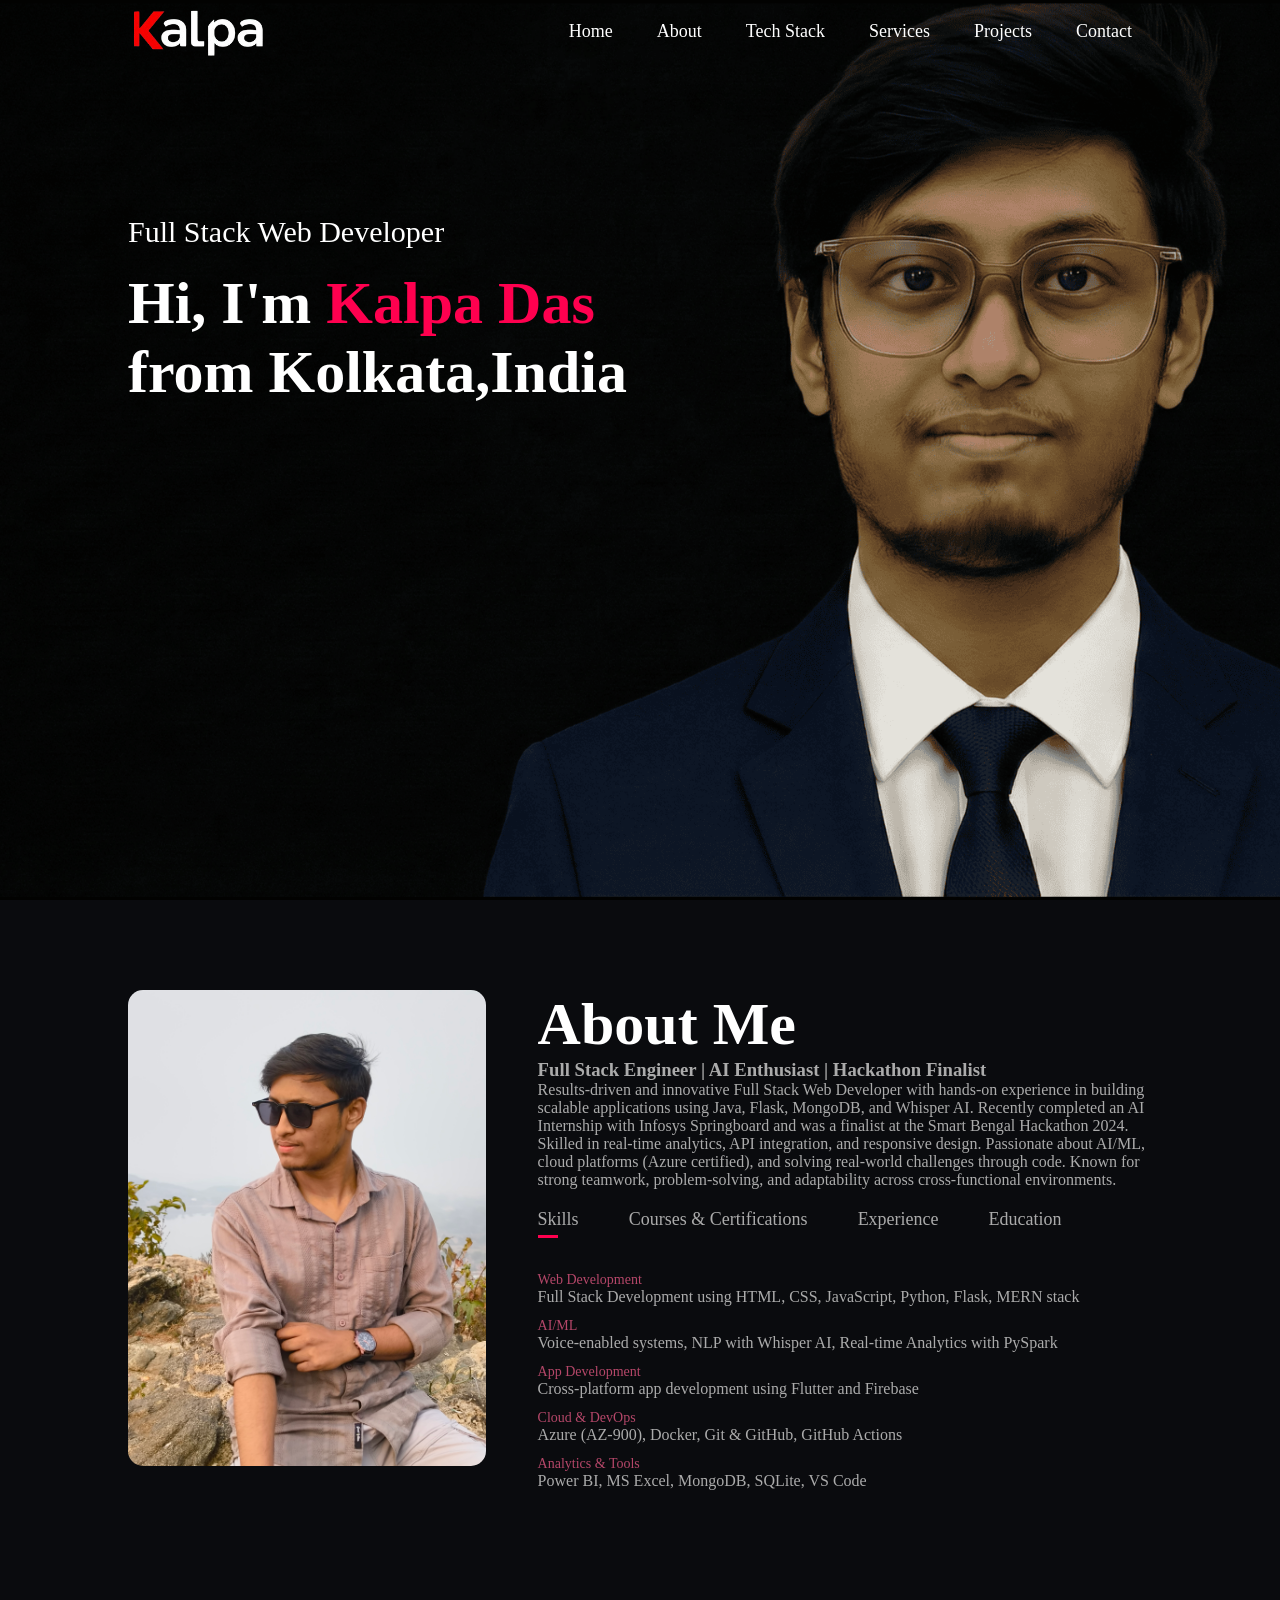
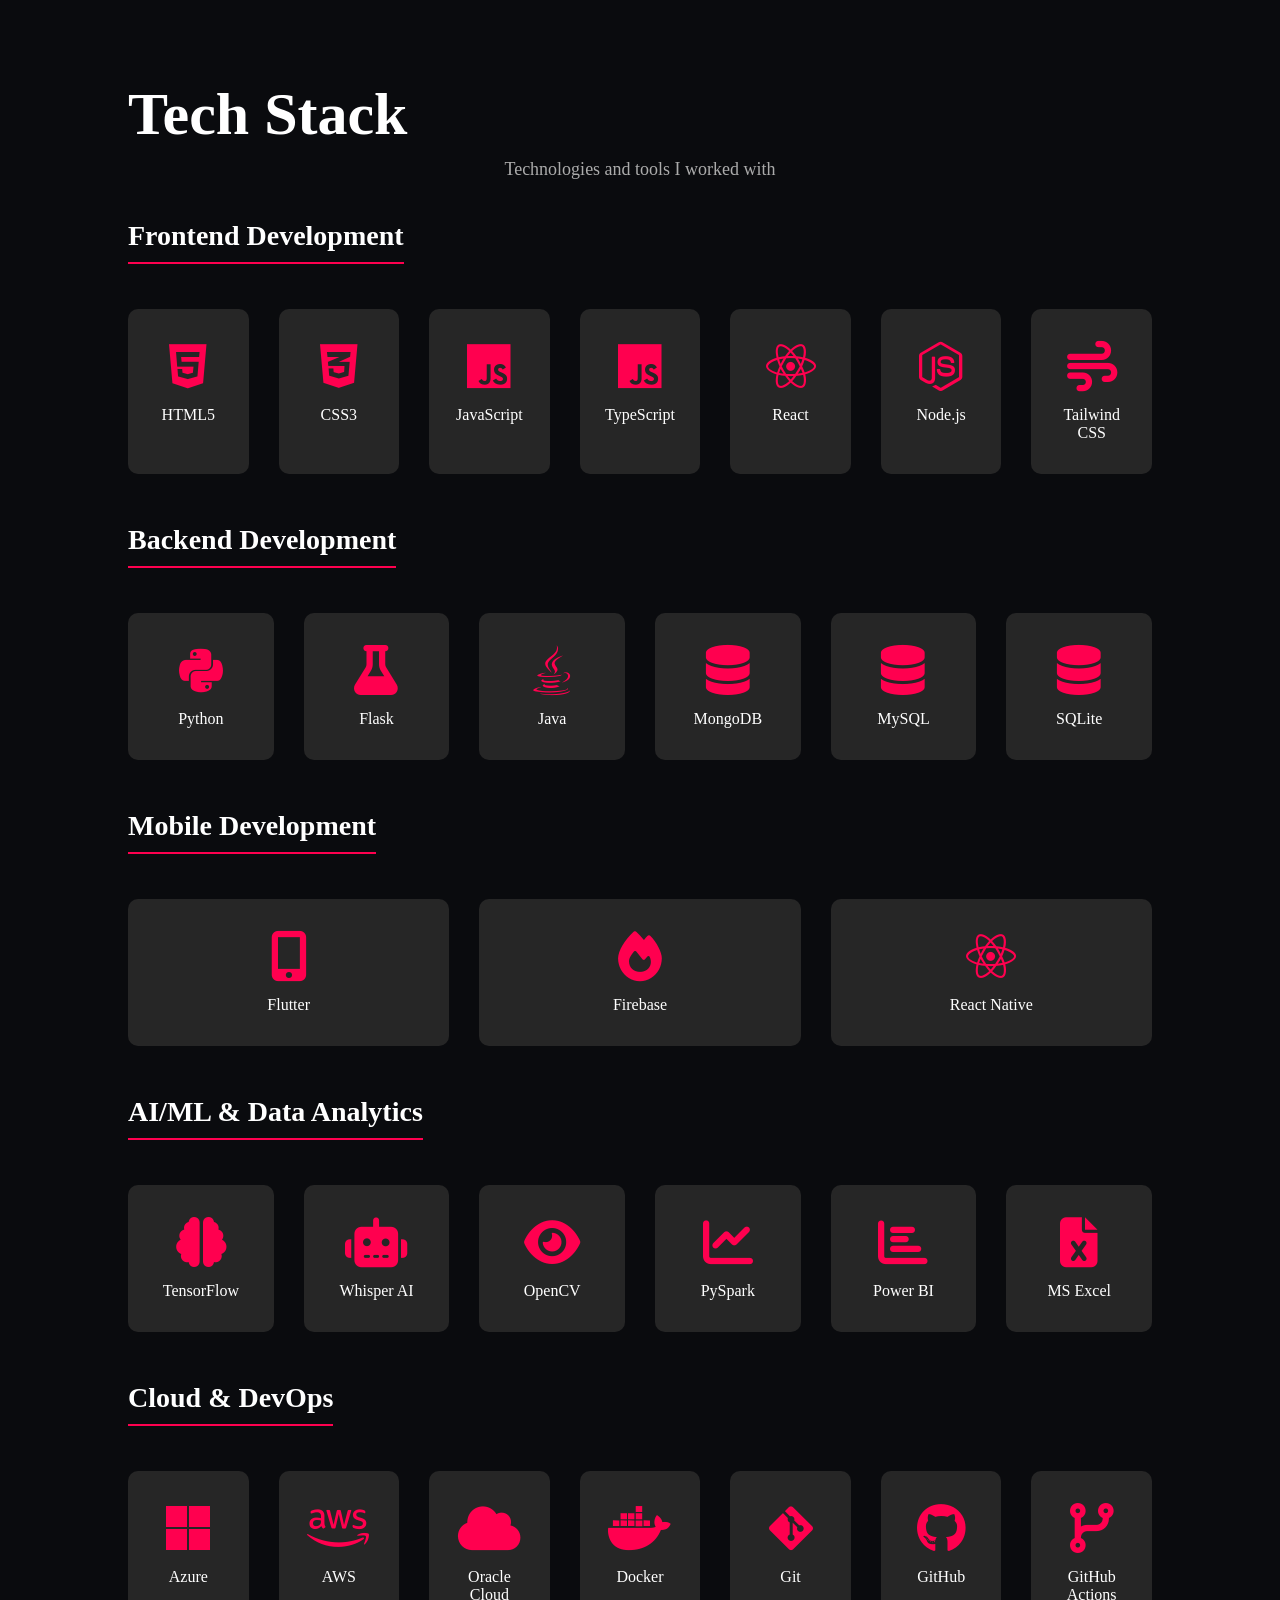
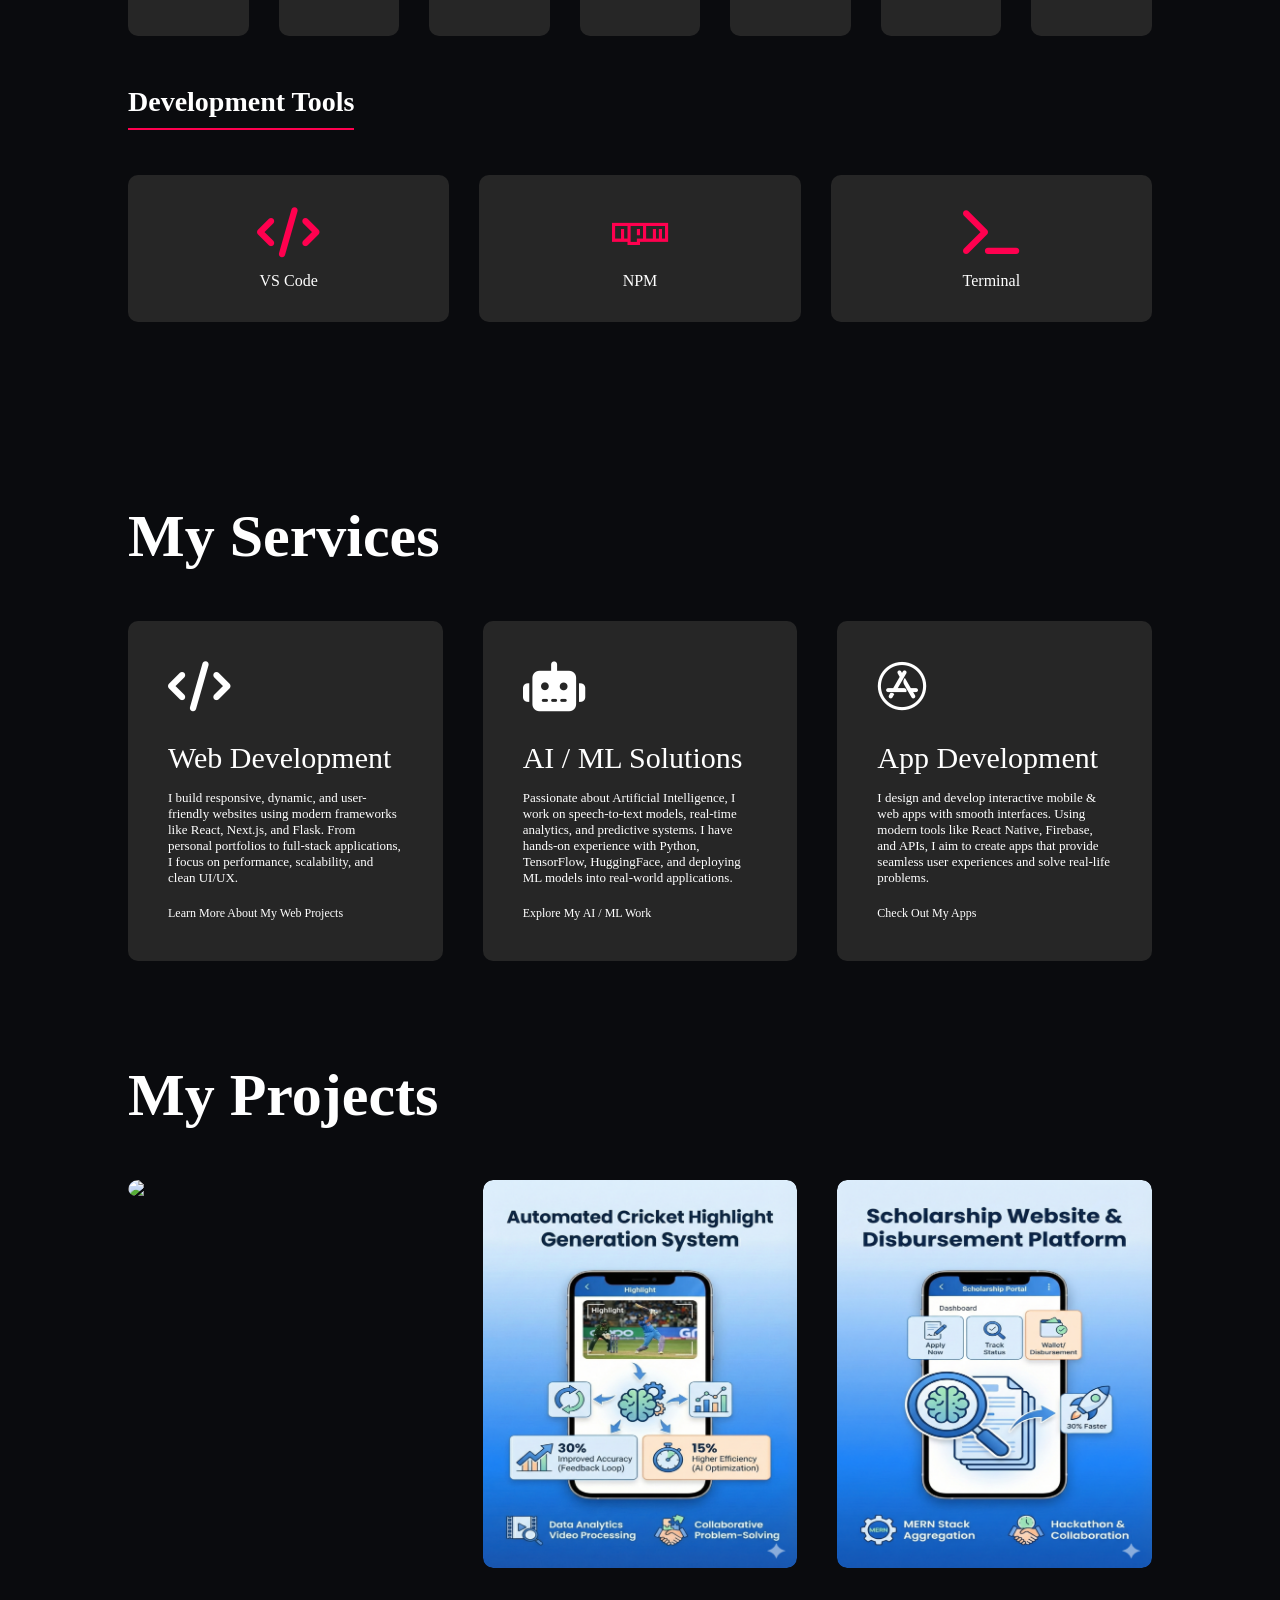
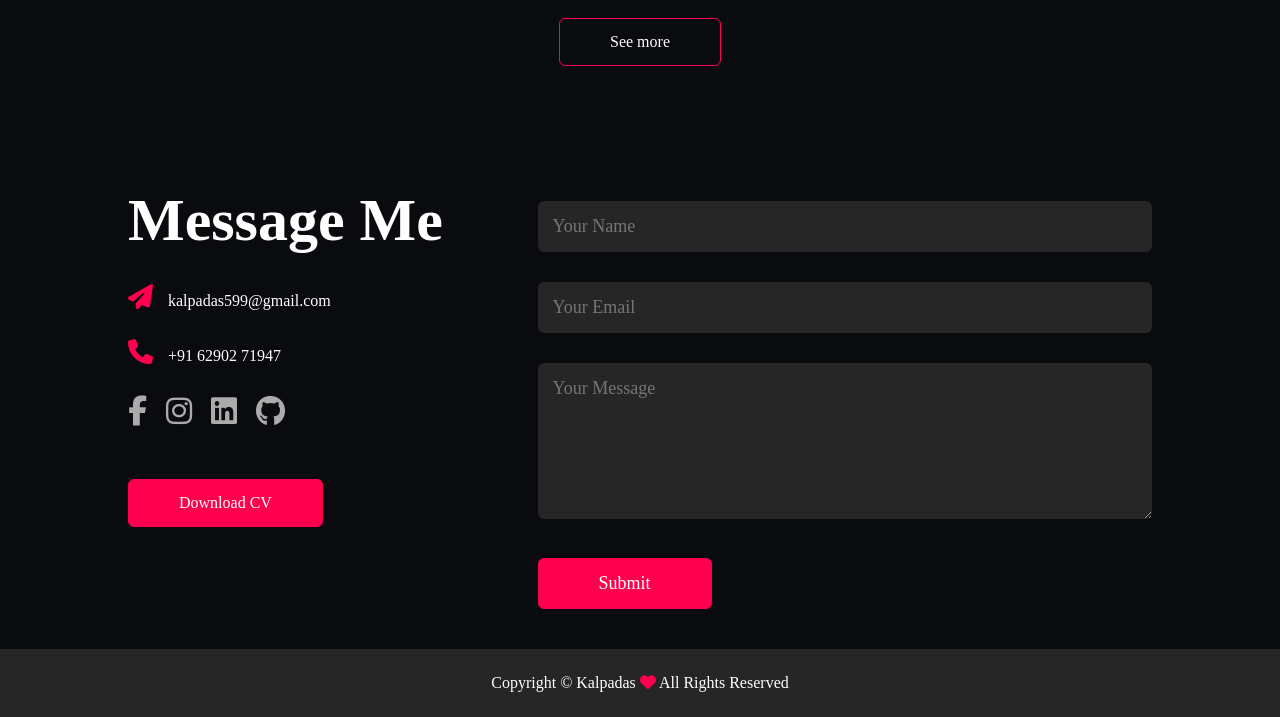
==== commit 44e59661: "index, css file edited" ====
--- a/index.html
+++ b/index.html
@@ -21,8 +21,9 @@
                 <ul id="sidemenu">
                     <li><a href="#header">Home</a></li>
                     <li><a href="#about">About</a></li>
+                    <li><a href="#tech-stack">Tech Stack</a></li>
                     <li><a href="#services">Services</a></li>
-                    <li><a href="#portfolio">Portfolio</a></li>
+                    <li><a href="#portfolio">Projects</a></li>
                     <li><a href="#contact">Contact</a></li>
                     <i class="fa-solid fa-xmark" onclick="hideMenu()"></i>
                 </ul>
@@ -40,7 +41,7 @@
         <div class="container">
             <div class="row">
                 <div class="about-col-1">
-                    <img src="images/user-kd.jpg" alt=" Das Photo">
+                    <img src="images/pur_kd.jpg" alt=" Kalpa Das Photo">
                 </div>
                 <div class="about-col-2">
                     <h1 class="sub-title">About Me</h1>
@@ -87,6 +88,18 @@
                         <ul>
                             <li>
                                 <span>
+                                    <a href="https://www.linkedin.com/posts/kalpadas_aws-devops-cert-activity-7416011556846510080-paX1?utm_source=share&utm_medium=member_desktop&rcm=ACoAADFxzqoBDHZP6CmuvsmqoacWgvi8xxe1HdY"
+                                        target="_blank" style="text-decoration: none; color: inherit;">
+                                        Cloud With DevOps
+                                    </a>
+                                </span><br>
+                                <p>This Internship provided me with hands-on exposure to cloud fundamentals, DevOps
+                                    practices, and real-world
+                                    project experience, strengthening my understanding of deployment workflows and cloud
+                                    infrastructure.</p>
+                            </li>
+                            <li>
+                                <span>
                                     <a href="https://catalog-education.oracle.com/pls/certview/sharebadge?id=48B917155727CA1077A753BF562C665C5F288131DC1F2F188ACB8EE2C86789C8"
                                         target="_blank" style="text-decoration: none; color: inherit;">
                                         Oracle Cloud AI Foundations Associate
@@ -106,8 +119,8 @@
                             </li>
                             <li>
                                 <span>
-                                    <a href="https://www.hackerrank.com/certificates/8cbc29e85ee9"
-                                        target="_blank" style="text-decoration: none; color: inherit;">
+                                    <a href="https://www.hackerrank.com/certificates/8cbc29e85ee9" target="_blank"
+                                        style="text-decoration: none; color: inherit;">
                                         HackerRank SQL Certification
                                     </a>
                                 </span><br>
@@ -115,8 +128,8 @@
                             </li>
                             <li>
                                 <span>
-                                    <a href="https://www.hackerrank.com/certificates/120e30eb08d4"
-                                        target="_blank" style="text-decoration: none; color: inherit;">
+                                    <a href="https://www.hackerrank.com/certificates/120e30eb08d4" target="_blank"
+                                        style="text-decoration: none; color: inherit;">
                                         HackerRank Python Basic Certification
                                     </a>
                                 </span><br>
@@ -139,6 +152,9 @@
                     <!-- Experience -->
                     <div class="tab-contents" id="experience">
                         <ul>
+                            <li><span>Jul 2025 - Oct 2025 </span><br>
+                                <p>Cloud With DevOps Training</p>
+                            </li>
                             <li><span>Feb 2025 - Apr 2025 </span><br>
                                 <p>Internship in Infosys Springboard Internship 5.0</p>
                             </li>
@@ -177,6 +193,179 @@
     </div>
 
     <!-- about section ends -->
+
+    <!-- ----------tech stack section starts---------- -->
+    <div id="tech-stack">
+        <div class="container">
+            <h1 class="sub-title">Tech Stack</h1>
+            <p class="tech-intro">Technologies and tools I worked with</p>
+
+            <div class="tech-category">
+                <h3 class="category-title">Frontend Development</h3>
+                <div class="tech-grid">
+                    <div class="tech-item">
+                        <i class="fa-brands fa-html5"></i>
+                        <p>HTML5</p>
+                    </div>
+                    <div class="tech-item">
+                        <i class="fa-brands fa-css3-alt"></i>
+                        <p>CSS3</p>
+                    </div>
+                    <div class="tech-item">
+                        <i class="fa-brands fa-js"></i>
+                        <p>JavaScript</p>
+                    </div>
+                    <div class="tech-item">
+                        <i class="fa-brands fa-js"></i>
+                        <p>TypeScript</p>
+                    </div>
+                    <div class="tech-item">
+                        <i class="fa-brands fa-react"></i>
+                        <p>React</p>
+                    </div>
+                    <div class="tech-item">
+                        <i class="fa-brands fa-node-js"></i>
+                        <p>Node.js</p>
+                    </div>
+                    <div class="tech-item">
+                        <i class="fa-solid fa-wind"></i>
+                        <p>Tailwind CSS</p>
+                    </div>
+                </div>
+            </div>
+
+            <div class="tech-category">
+                <h3 class="category-title">Backend Development</h3>
+                <div class="tech-grid">
+                    <div class="tech-item">
+                        <i class="fa-brands fa-python"></i>
+                        <p>Python</p>
+                    </div>
+                    <div class="tech-item">
+                        <i class="fa-solid fa-flask"></i>
+                        <p>Flask</p>
+                    </div>
+                    <div class="tech-item">
+                        <i class="fa-brands fa-java"></i>
+                        <p>Java</p>
+                    </div>
+                    <div class="tech-item">
+                        <i class="fa-solid fa-database"></i>
+                        <p>MongoDB</p>
+                    </div>
+                    <div class="tech-item">
+                        <i class="fa-solid fa-database"></i>
+                        <p>MySQL</p>
+                    </div>
+                    <div class="tech-item">
+                        <i class="fa-solid fa-database"></i>
+                        <p>SQLite</p>
+                    </div>
+                </div>
+            </div>
+
+            <div class="tech-category">
+                <h3 class="category-title">Mobile Development</h3>
+                <div class="tech-grid">
+                    <div class="tech-item">
+                        <i class="fa-solid fa-mobile-screen-button"></i>
+                        <p>Flutter</p>
+                    </div>
+                    <div class="tech-item">
+                        <i class="fa-solid fa-fire"></i>
+                        <p>Firebase</p>
+                    </div>
+                    <div class="tech-item">
+                        <i class="fa-brands fa-react"></i>
+                        <p>React Native</p>
+                    </div>
+                </div>
+            </div>
+
+            <div class="tech-category">
+                <h3 class="category-title">AI/ML & Data Analytics</h3>
+                <div class="tech-grid">
+                    <div class="tech-item">
+                        <i class="fa-solid fa-brain"></i>
+                        <p>TensorFlow</p>
+                    </div>
+                    <div class="tech-item">
+                        <i class="fa-solid fa-robot"></i>
+                        <p>Whisper AI</p>
+                    </div>
+                    <div class="tech-item">
+                        <i class="fa-solid fa-eye"></i>
+                        <p>OpenCV</p>
+                    </div>
+                    <div class="tech-item">
+                        <i class="fa-solid fa-chart-line"></i>
+                        <p>PySpark</p>
+                    </div>
+                    <div class="tech-item">
+                        <i class="fa-solid fa-chart-bar"></i>
+                        <p>Power BI</p>
+                    </div>
+                    <div class="tech-item">
+                        <i class="fa-solid fa-file-excel"></i>
+                        <p>MS Excel</p>
+                    </div>
+                </div>
+            </div>
+
+            <div class="tech-category">
+                <h3 class="category-title">Cloud & DevOps</h3>
+                <div class="tech-grid">
+                    <div class="tech-item">
+                        <i class="fa-brands fa-microsoft"></i>
+                        <p>Azure</p>
+                    </div>
+                    <div class="tech-item">
+                        <i class="fa-brands fa-aws"></i>
+                        <p>AWS</p>
+                    </div>
+                    <div class="tech-item">
+                        <i class="fa-solid fa-cloud"></i>
+                        <p>Oracle Cloud</p>
+                    </div>
+                    <div class="tech-item">
+                        <i class="fa-brands fa-docker"></i>
+                        <p>Docker</p>
+                    </div>
+                    <div class="tech-item">
+                        <i class="fa-brands fa-git-alt"></i>
+                        <p>Git</p>
+                    </div>
+                    <div class="tech-item">
+                        <i class="fa-brands fa-github"></i>
+                        <p>GitHub</p>
+                    </div>
+                    <div class="tech-item">
+                        <i class="fa-solid fa-code-branch"></i>
+                        <p>GitHub Actions</p>
+                    </div>
+                </div>
+            </div>
+
+            <div class="tech-category">
+                <h3 class="category-title">Development Tools</h3>
+                <div class="tech-grid">
+                    <div class="tech-item">
+                        <i class="fa-solid fa-code"></i>
+                        <p>VS Code</p>
+                    </div>
+                    <div class="tech-item">
+                        <i class="fa-brands fa-npm"></i>
+                        <p>NPM</p>
+                    </div>
+                    <div class="tech-item">
+                        <i class="fa-solid fa-terminal"></i>
+                        <p>Terminal</p>
+                    </div>
+                </div>
+            </div>
+        </div>
+    </div>
+    <!-- ----------tech stack section ends---------- -->
 
     <!-- ----------services section starts---------- -->
     <div id="services">
@@ -191,7 +380,7 @@
                     <p>I build responsive, dynamic, and user-friendly websites using modern frameworks like React,
                         Next.js, and Flask. From personal portfolios to full-stack applications, I focus on
                         performance, scalability, and clean UI/UX.</p>
-                    <a href="https://github.com/kalpadas599/Event-Organising-website">Learn More About My Web
+                    <a href="https://github.com/kalpadas599/know-about-sanatan">Learn More About My Web
                         Projects</a>
                 </div>
 
@@ -251,7 +440,7 @@
                 </div>
 
                 <div class="work">
-                    <img src="images/work-2.png">
+                    <img src="images/work-1.png">
                     <div class="layer">
                         <h3>Automated Cricket Highlight Generation System</h3>
                         <p>Implemented a feedback loop mechanism within the AI system that continuously improved
@@ -270,7 +459,7 @@
                 </div>
 
                 <div class="work">
-                    <img src="images/work-1.png">
+                    <img src="images/work-2.png">
                     <div class="layer">
                         <h3>Scholarship Website and disbursement platform</h3>
                         <p>Engineered a scholarship aggregation platform utilizing the MERN stack, which streamlined
@@ -288,7 +477,7 @@
                 </div>
 
                 <div class="work hidden-projects">
-                    <img src="images/work-5.jpg">
+                    <img src="images/work-5.png">
                     <div class="layer">
                         <h3>Beyond QWERTY: Form Filling's Vernacular Voyage with Voice Versatility!</h3>
                         <p><strong>Problems in Traditional Form Filling:</strong></p>
@@ -311,7 +500,7 @@
                 </div>
 
                 <div class="work hidden-projects">
-                    <img src="images/work-6.jpg">
+                    <img src="images/work-6.png">
                     <div class="layer">
                         <h3>Event Organising Website</h3>
                         <p>It's a collection of services-list. It's time to enjoy! The best event planning for you and
@@ -343,6 +532,63 @@
                             solutions to real-world mental health challenges, significantly broadening my understanding
                             of user-centered design</p>
                         <a href="https://youtu.be/1d_kg89YlzE?si=SZLtZe1USWHxiM1P" target="_blank">
+                            <i class="fa-solid fa-link"></i>
+                        </a>
+                    </div>
+                </div>
+
+                <div class="work hidden-projects">
+                    <img src="images/work-7.png">
+                    <div class="layer">
+                        <h3>Shifu – AI Knowledge Agent for SETU</h3>
+                        <p>An intelligent AI-powered knowledge agent built with RAG (Retrieval-Augmented Generation)
+                            pipeline.
+                            Features include chat-like UI, FAISS vector search for knowledge retrieval, conversation
+                            context
+                            management via session tracking, SQLite logging for user interactions, and automated daily
+                            reporting.
+                            Built with FastAPI, all-MiniLM-L6-v2 embeddings, and implements advanced NLP techniques for
+                            accurate
+                            query responses.</p>
+                        <a href="https://github.com/kalpadas599/Shifu-The-AI-Knowledge-Agent-for-SETU" target="_blank">
+                            <i class="fa-solid fa-link"></i>
+                        </a>
+                    </div>
+                </div>
+
+                <div class="work hidden-projects">
+                    <img src="images/work-8.png">
+                    <div class="layer">
+                        <h3>MediScript Pro - Hospital Management System</h3>
+                        <p>A comprehensive medical prescription management system designed to streamline prescription
+                            workflows
+                            for doctors and clinics. Features include digital prescription creation, MySQL database
+                            storage,
+                            PDF export functionality, and intuitive data management. Solves critical problems like
+                            manual record
+                            keeping, data inconsistency, and sharing difficulties. Built with Python and MySQL,
+                            providing a
+                            lightweight alternative to full-scale HMS for small medical practices.</p>
+                        <a href="https://github.com/kalpadas599/Hospital-Management" target="_blank">
+                            <i class="fa-solid fa-link"></i>
+                        </a>
+                    </div>
+                </div>
+
+                <div class="work hidden-projects">
+                    <img src="images/work-9.png">
+                    <div class="layer">
+                        <h3>Library Management System</h3>
+                        <p>A full-featured library management system built with Flask and MySQL. Implements role-based
+                            access
+                            control (Admin/User), comprehensive maintenance modules for membership, books/movies, and
+                            user
+                            management. Features include transaction handling (issue/return/fine payment), detailed
+                            reporting,
+                            session-based authentication, and password security. Provides complete library operations
+                            management
+                            with an intuitive interface and robust database architecture.</p>
+                        <a href="https://github.com/kalpadas599/library-management-system" target="_blank">
                             <i class="fa-solid fa-link"></i>
                         </a>
                     </div>
--- a/style.css
+++ b/style.css
@@ -1,508 +1,625 @@
-* {
-    margin: 0;
-    padding: 0;
-    box-sizing: border-box;
-    font-family: 'Poppins', 'sans-serif';
-}
-
-html {
-    scroll-behavior: smooth;
-}
-
-body {
-    background: #0a0b0e;
-    color: #fff;
-}
-
-#header {
-    width: 100%;
-    height: 100vh;
-    background-image: url(images/backgroundme.jpg);
-    background-size: cover;
-    background-position: center;
-}
-
-.container {
-    padding: 10px 10%;
-}
-
-nav {
-    position: fixed;
-    top: 0;
-    z-index: 1000;
-    width: 80%;
-    
-    display: flex;
-    align-items: center;
-    justify-content: space-between;
-    flex-wrap: wrap;
-    
-}
-
-.logo {
-    width: 140px;
-}
-
-nav ul li {
-    display: inline-block;
-    list-style: none;
-    margin: 10px 20px;
-}
-
-nav ul li a {
-    color: #fff;
-    text-decoration: none;
-    font-size: 18px;
-    position: relative;
-}
-
-nav ul li a::after {
-    content: '';
-    width: 0;
-    height: 3px;
-    background: #ff004f;
-    position: absolute;
-    left: 0;
-    bottom: -6px;
-    transition: 0.5s;
-}
-
-nav ul li a:hover::after {
-    width: 100%;
-}
-
-.header-text {
-    margin-top: 20%;
-    font-size: 30px;
-    animation: slideIn 2s;
-}
-
-.header-text h1 {
-    font-size: 60px;
-    margin-top: 20px;
-    
-}
-
-@keyframes slideIn {
-  from {
-    transform: translateX(20%);
-  }
-  to {
-    transform: translateX(0);
-  }
-}
-
-.header-text h1 span {
-    color: #ff004f;
-}
-
-/* ---------about section start--------*/
-#about {
-    padding: 80px 0;
-    color: #ababab;
-}
-
-.row {
-    display: flex;
-    justify-content: space-between;
-    flex-wrap: wrap;
-}
-
-.about-col-1 {
-    flex-basis: 35%;
-}
-
-.about-col-1 img {
-    width: 100%;
-    border-radius: 15px;
-}
-
-.about-col-2 {
-    flex-basis: 60%;
-}
-
-.sub-title {
-    font-size: 60px;
-    font-weight: 600;
-    color: #fff;
-}
-
-.tab-titles {
-    display: flex;
-    margin: 20px 0 40px;
-}
-
-.tab-links {
-    margin-right: 50px;
-    font-size: 18px;
-    font-weight: 500;
-    cursor: pointer;
-    position: relative;
-}
-
-.tab-links::after {
-    content: '';
-    width: 0;
-    height: 3px;
-    background: #ff004f;
-    position: absolute;
-    left: 0;
-    bottom: -8px;
-    transition: 0.5s;
-}
-
-.tab-links.active-link::after {
-    width: 50%;
-}
-
-.tab-contents ul li {
-    list-style: none;
-    margin: 10px 0;
-}
-
-.tab-contents ul li span {
-    color: #b54769;
-    font-size: 14px;
-}
-
-.tab-contents {
-    display: none;
-}
-
-.tab-contents.active-tab {
-    display: block;
-}
-
-
-/* ------------------services section starts----------*/
-#services {
-    padding: 30px 0;
-}
-
-.services-list {
-    display: grid;
-    grid-template-columns: repeat(auto-fit, minmax(250px, 1fr));
-    grid-gap: 40px;
-    margin-top: 50px;
-}
-
-.services-list div {
-    background: #262626;
-    padding: 40px;
-    font-size: 13px;
-    font-weight: 300;
-    border-radius: 10px;
-    transition: background 0.5s, transform 0.5s;
-}
-
-.services-list div i {
-    font-size: 50px;
-    margin-bottom: 30px;
-}
-
-.services-list div h2 {
-    font-size: 30px;
-    font-weight: 500;
-    margin-bottom: 15px;
-}
-
-.services-list div a {
-    text-decoration: none;
-    color: #fff;
-    font-size: 12px;
-    margin-top: 20px;
-    display: inline-block;
-}
-
-.services-list div:hover {
-    background: #ff004f;
-    transform: translateY(-10px);
-}
-
-/* ------------------services section ends----------*/
-
-/* ------------------portfolio section starts---------- */
-#portfolio {
-    padding: 50px 0;
-}
-
-.work-list {
-    display: grid;
-    grid-template-columns: repeat(3, 1fr);
-    grid-gap: 40px;
-    margin-top: 50px;
-}
-
-@media (max-width: 1024px) {
-    .work-list {
-        grid-template-columns: repeat(3, 1fr);
-    }
-}
-
-@media (max-width: 768px) {
-    .work-list {
-        grid-template-columns: repeat(2, 1fr);
-    }
-}
-
-@media (max-width: 600px) {
-    .work-list {
-        grid-template-columns: 1fr;
-    }
-}
-
-.work {
-    border-radius: 10px;
-    position: relative;
-    overflow: hidden;
-}
-
-.work img {
-    width: 100%;
-    border-radius: 10px;
-    display: block;
-    transition: transform 0.5s;
-}
-
-.layer {
-    width: 100%;
-    height: 0;
-    background: linear-gradient(rgba(0, 0, 0, 0.6), #ff004f);
-    border-radius: 10px;
-    position: absolute;
-    left: 0;
-    bottom: 0;
-    overflow: hidden;
-    display: flex;
-    align-items: center;
-    justify-content: center;
-    flex-direction: column;
-    padding: 0 40px;
-    text-align: center;
-    font-size: 14px;
-    transition: height 0.5s;
-}
-
-.layer h3 {
-    font-weight: 500;
-    margin-bottom: 20px;
-}
-
-.layer a {
-    margin-top: 20px;
-    color: #ff004f;
-    text-decoration: none;
-    font-size: 18px;
-    line-height: 60px;
-    background: #fff;
-    width: 60px;
-    height: 60px;
-    border-radius: 50%;
-    text-align: center;
-}
-
-.work:hover img {
-    transform: scale(1.1);
-}
-
-.work:hover .layer {
-    height: 100%;
-}
-
-.btn {
-    display: block;
-    margin: 50px auto;
-    width: fit-content;
-    border: 1px solid #ff004f;
-    padding: 14px 50px;
-    border-radius: 6px;
-    text-decoration: none;
-    color: #fff;
-    transition: background 0.5s;
-    /*background: #0a0b0e;*/
-}
-
-.btn:hover {
-    background: #ff004f;
-}
-
-
-/* ------------------portfolio section ends---------- */
-
-/* contact section starts */
-.contact-left {
-    flex-basis: 35%;
-}
-
-.contact-right {
-    flex-basis: 60%;
-}
-
-.contact-left p {
-    margin-top: 30px;
-}
-
-.contact-left p i {
-    color: #ff004f;
-    margin-right: 15px;
-    font-size: 25px;
-}
-
-.social-icons {
-    margin-top: 30px;
-}
-
-.social-icons a {
-    text-decoration: none;
-    font-size: 30px;
-    margin-right: 15px;
-    color: #ababab;
-    display: inline-block;
-    transition: transform 0.5s;
-}
-
-.social-icons a:hover {
-    color: #ff004f;
-    transform: translateY(-5px);
-}
-
-.btn.btn2 {
-    display: inline-block;
-    background: #ff004f;
-}
-
-.contact-right form {
-    width: 100%;
-}
-
-form input,
-form textarea {
-    width: 100%;
-    border: 0;
-    outline: none;
-    background: #262626;
-    padding: 15px;
-    margin: 15px 0;
-    color: #fff;
-    font-size: 18px;
-    border-radius: 6px;
-}
-
-form .btn2 {
-    padding: 14px 60px;
-    font-size: 18px;
-    margin-top: 20px;
-    cursor: pointer;
-}
-
-.copyright {
-    width: 100%;
-    text-align: center;
-    padding: 25px;
-    background: #262626;
-    font-weight: 300;
-    margin-top: 20px;
-}
-
-.copyright i {
-    color: #ff004f;
-}
-
-/* contact section ends */
-
-/* css for small screens */
-
-nav .fa-solid {
-    display: none;
-}
-
-@media (max-width: 768px) {
-    .header-text h1 {
-        font-size: 2rem;
-    }
-    .header-text p {
-        font-size: 1rem;
-    }
-}
-
-@media only screen and (max-width: 600px) {
-    #header {
-        background-image: url(images/phone-backgroundkd.jpg);
-    }
-
-    .header-text {
-        margin-top: 100%;
-        font-size: 16px;
-    }
-
-    .header-text h1 {
-        font-size: 30px;
-    }
-
-    nav .fa-solid {
-        display: block;
-        font-size: 25px;
-    }
-
-    nav ul {
-        background: #ff004f;
-        position: fixed;
-        top: 0;
-        right: -200px;
-        width: 200px;
-        height: 100vh;
-        padding-top: 50px;
-        z-index: 2;
-        transition: right 0.5s;
-    }
-
-    nav ul li {
-        display: block;
-        margin: 25px;
-    }
-
-    nav ul .fa-solid {
-        position: absolute;
-        top: 25px;
-        left: 25px;
-        cursor: pointer;
-    }
-
-    .sub-title {
-        font-size: 40px;
-    }
-
-    .about-col-1,
-    .about-col-2 {
-        flex-basis: 100%;
-    }
-
-    .about-col-1 {
-        margin-bottom: 30px;
-    }
-
-    .about-col-2 {
-        font-size: 14px;
-    }
-
-    .tab-links {
-        font-size: 16px;
-        margin-right: 20px;
-    }
-
-    .contact-left,
-    .contact-right {
-        flex-basis: 100%;
-    }
-
-    .copyright {
-        font-size: 14px;
-    }
-}
-
-
-#msg {
-    color: #ff004f;
-    margin-top: -40px;
-    display: block;
-}
+* {
+    margin: 0;
+    padding: 0;
+    box-sizing: border-box;
+    font-family: 'Poppins', 'sans-serif';
+}
+
+html {
+    scroll-behavior: smooth;
+}
+
+body {
+    background: #0a0b0e;
+    color: #fff;
+}
+
+#header {
+    width: 100%;
+    height: 100vh;
+    background-image: url(images/BG_IMG_Laptop.png);
+    background-size: cover;
+    background-position: center;
+}
+
+.container {
+    padding: 10px 10%;
+}
+
+nav {
+    position: fixed;
+    top: 0;
+    z-index: 1000;
+    width: 80%;
+
+    display: flex;
+    align-items: center;
+    justify-content: space-between;
+    flex-wrap: wrap;
+
+}
+
+.logo {
+    width: 140px;
+}
+
+nav ul li {
+    display: inline-block;
+    list-style: none;
+    margin: 10px 20px;
+}
+
+nav ul li a {
+    color: #fff;
+    text-decoration: none;
+    font-size: 18px;
+    position: relative;
+}
+
+nav ul li a::after {
+    content: '';
+    width: 0;
+    height: 3px;
+    background: #ff004f;
+    position: absolute;
+    left: 0;
+    bottom: -6px;
+    transition: 0.5s;
+}
+
+nav ul li a:hover::after {
+    width: 100%;
+}
+
+.header-text {
+    margin-top: 20%;
+    font-size: 30px;
+    animation: slideIn 2s;
+}
+
+.header-text h1 {
+    font-size: 60px;
+    margin-top: 20px;
+
+}
+
+@keyframes slideIn {
+    from {
+        transform: translateX(20%);
+    }
+
+    to {
+        transform: translateX(0);
+    }
+}
+
+.header-text h1 span {
+    color: #ff004f;
+}
+
+/* ---------about section start--------*/
+#about {
+    padding: 80px 0;
+    color: #ababab;
+}
+
+.row {
+    display: flex;
+    justify-content: space-between;
+    flex-wrap: wrap;
+}
+
+.about-col-1 {
+    flex-basis: 35%;
+}
+
+.about-col-1 img {
+    width: 100%;
+    border-radius: 15px;
+}
+
+.about-col-2 {
+    flex-basis: 60%;
+}
+
+.sub-title {
+    font-size: 60px;
+    font-weight: 600;
+    color: #fff;
+}
+
+.tab-titles {
+    display: flex;
+    margin: 20px 0 40px;
+}
+
+.tab-links {
+    margin-right: 50px;
+    font-size: 18px;
+    font-weight: 500;
+    cursor: pointer;
+    position: relative;
+}
+
+.tab-links::after {
+    content: '';
+    width: 0;
+    height: 3px;
+    background: #ff004f;
+    position: absolute;
+    left: 0;
+    bottom: -8px;
+    transition: 0.5s;
+}
+
+.tab-links.active-link::after {
+    width: 50%;
+}
+
+.tab-contents ul li {
+    list-style: none;
+    margin: 10px 0;
+}
+
+.tab-contents ul li span {
+    color: #b54769;
+    font-size: 14px;
+}
+
+.tab-contents {
+    display: none;
+}
+
+.tab-contents.active-tab {
+    display: block;
+}
+
+
+/* ------------------tech stack section starts----------*/
+#tech-stack {
+    padding: 80px 0;
+    color: #ababab;
+}
+
+.tech-intro {
+    text-align: center;
+    font-size: 18px;
+    margin-top: 10px;
+    margin-bottom: 40px;
+    color: #ababab;
+}
+
+.tech-category {
+    margin-bottom: 50px;
+}
+
+.category-title {
+    font-size: 28px;
+    font-weight: 600;
+    color: #fff;
+    margin-bottom: 25px;
+    padding-bottom: 10px;
+    border-bottom: 2px solid #ff004f;
+    display: inline-block;
+}
+
+.tech-grid {
+    display: grid;
+    grid-template-columns: repeat(auto-fit, minmax(120px, 1fr));
+    grid-gap: 30px;
+    margin-top: 20px;
+}
+
+.tech-item {
+    background: #262626;
+    padding: 30px 20px;
+    border-radius: 10px;
+    text-align: center;
+    transition: all 0.3s ease;
+    cursor: pointer;
+    border: 2px solid transparent;
+}
+
+.tech-item:hover {
+    background: #1a1a1a;
+    transform: translateY(-10px);
+    border-color: #ff004f;
+    box-shadow: 0 10px 30px rgba(255, 0, 79, 0.3);
+}
+
+.tech-item i {
+    font-size: 50px;
+    color: #ff004f;
+    margin-bottom: 15px;
+    transition: transform 0.3s ease;
+}
+
+.tech-item:hover i {
+    transform: scale(1.2);
+}
+
+.tech-item p {
+    font-size: 16px;
+    font-weight: 500;
+    color: #fff;
+    margin: 0;
+}
+
+/* Responsive adjustments for tech stack */
+@media (max-width: 768px) {
+    .tech-grid {
+        grid-template-columns: repeat(auto-fit, minmax(100px, 1fr));
+        grid-gap: 20px;
+    }
+
+    .tech-item {
+        padding: 20px 15px;
+    }
+
+    .tech-item i {
+        font-size: 40px;
+    }
+
+    .tech-item p {
+        font-size: 14px;
+    }
+
+    .category-title {
+        font-size: 24px;
+    }
+}
+
+@media (max-width: 600px) {
+    .tech-grid {
+        grid-template-columns: repeat(3, 1fr);
+        grid-gap: 15px;
+    }
+
+    .tech-item {
+        padding: 15px 10px;
+    }
+
+    .tech-item i {
+        font-size: 35px;
+    }
+
+    .tech-item p {
+        font-size: 12px;
+    }
+}
+
+/* ------------------tech stack section ends----------*/
+
+/* ------------------services section starts----------*/
+#services {
+    padding: 30px 0;
+}
+
+.services-list {
+    display: grid;
+    grid-template-columns: repeat(auto-fit, minmax(250px, 1fr));
+    grid-gap: 40px;
+    margin-top: 50px;
+}
+
+.services-list div {
+    background: #262626;
+    padding: 40px;
+    font-size: 13px;
+    font-weight: 300;
+    border-radius: 10px;
+    transition: background 0.5s, transform 0.5s;
+}
+
+.services-list div i {
+    font-size: 50px;
+    margin-bottom: 30px;
+}
+
+.services-list div h2 {
+    font-size: 30px;
+    font-weight: 500;
+    margin-bottom: 15px;
+}
+
+.services-list div a {
+    text-decoration: none;
+    color: #fff;
+    font-size: 12px;
+    margin-top: 20px;
+    display: inline-block;
+}
+
+.services-list div:hover {
+    background: #ff004f;
+    transform: translateY(-10px);
+}
+
+/* ------------------services section ends----------*/
+
+/* ------------------portfolio section starts---------- */
+#portfolio {
+    padding: 50px 0;
+}
+
+.work-list {
+    display: grid;
+    grid-template-columns: repeat(3, 1fr);
+    grid-gap: 40px;
+    margin-top: 50px;
+}
+
+@media (max-width: 1024px) {
+    .work-list {
+        grid-template-columns: repeat(3, 1fr);
+    }
+}
+
+@media (max-width: 768px) {
+    .work-list {
+        grid-template-columns: repeat(2, 1fr);
+    }
+}
+
+@media (max-width: 600px) {
+    .work-list {
+        grid-template-columns: 1fr;
+    }
+}
+
+.work {
+    border-radius: 10px;
+    position: relative;
+    overflow: hidden;
+}
+
+.work img {
+    width: 100%;
+    border-radius: 10px;
+    display: block;
+    transition: transform 0.5s;
+}
+
+.layer {
+    width: 100%;
+    height: 0;
+    background: linear-gradient(rgba(0, 0, 0, 0.6), #ff004f);
+    border-radius: 10px;
+    position: absolute;
+    left: 0;
+    bottom: 0;
+    overflow: hidden;
+    display: flex;
+    align-items: center;
+    justify-content: center;
+    flex-direction: column;
+    padding: 0 40px;
+    text-align: center;
+    font-size: 14px;
+    transition: height 0.5s;
+}
+
+.layer h3 {
+    font-weight: 500;
+    margin-bottom: 20px;
+}
+
+.layer a {
+    margin-top: 20px;
+    color: #ff004f;
+    text-decoration: none;
+    font-size: 18px;
+    line-height: 60px;
+    background: #fff;
+    width: 60px;
+    height: 60px;
+    border-radius: 50%;
+    text-align: center;
+}
+
+.work:hover img {
+    transform: scale(1.1);
+}
+
+.work:hover .layer {
+    height: 100%;
+}
+
+.btn {
+    display: block;
+    margin: 50px auto;
+    width: fit-content;
+    border: 1px solid #ff004f;
+    padding: 14px 50px;
+    border-radius: 6px;
+    text-decoration: none;
+    color: #fff;
+    transition: background 0.5s;
+    /*background: #0a0b0e;*/
+}
+
+.btn:hover {
+    background: #ff004f;
+}
+
+
+/* ------------------portfolio section ends---------- */
+
+/* contact section starts */
+.contact-left {
+    flex-basis: 35%;
+}
+
+.contact-right {
+    flex-basis: 60%;
+}
+
+.contact-left p {
+    margin-top: 30px;
+}
+
+.contact-left p i {
+    color: #ff004f;
+    margin-right: 15px;
+    font-size: 25px;
+}
+
+.social-icons {
+    margin-top: 30px;
+}
+
+.social-icons a {
+    text-decoration: none;
+    font-size: 30px;
+    margin-right: 15px;
+    color: #ababab;
+    display: inline-block;
+    transition: transform 0.5s;
+}
+
+.social-icons a:hover {
+    color: #ff004f;
+    transform: translateY(-5px);
+}
+
+.btn.btn2 {
+    display: inline-block;
+    background: #ff004f;
+}
+
+.contact-right form {
+    width: 100%;
+}
+
+form input,
+form textarea {
+    width: 100%;
+    border: 0;
+    outline: none;
+    background: #262626;
+    padding: 15px;
+    margin: 15px 0;
+    color: #fff;
+    font-size: 18px;
+    border-radius: 6px;
+}
+
+form .btn2 {
+    padding: 14px 60px;
+    font-size: 18px;
+    margin-top: 20px;
+    cursor: pointer;
+}
+
+.copyright {
+    width: 100%;
+    text-align: center;
+    padding: 25px;
+    background: #262626;
+    font-weight: 300;
+    margin-top: 20px;
+}
+
+.copyright i {
+    color: #ff004f;
+}
+
+/* contact section ends */
+
+/* css for small screens */
+
+nav .fa-solid {
+    display: none;
+}
+
+@media (max-width: 768px) {
+    .header-text h1 {
+        font-size: 2rem;
+    }
+
+    .header-text p {
+        font-size: 1rem;
+    }
+}
+
+@media only screen and (max-width: 600px) {
+    #header {
+        background-image: url(images/BG_Mobile_KD.png);
+    }
+
+    .header-text {
+        margin-top: 100%;
+        font-size: 16px;
+    }
+
+    .header-text h1 {
+        font-size: 30px;
+    }
+
+    nav .fa-solid {
+        display: block;
+        font-size: 25px;
+    }
+
+    nav ul {
+        background: #ff004f;
+        position: fixed;
+        top: 0;
+        right: -200px;
+        width: 200px;
+        height: 100vh;
+        padding-top: 50px;
+        z-index: 2;
+        transition: right 0.5s;
+    }
+
+    nav ul li {
+        display: block;
+        margin: 25px;
+    }
+
+    nav ul .fa-solid {
+        position: absolute;
+        top: 25px;
+        left: 25px;
+        cursor: pointer;
+    }
+
+    .sub-title {
+        font-size: 40px;
+    }
+
+    .about-col-1,
+    .about-col-2 {
+        flex-basis: 100%;
+    }
+
+    .about-col-1 {
+        margin-bottom: 30px;
+    }
+
+    .about-col-2 {
+        font-size: 14px;
+    }
+
+    .tab-links {
+        font-size: 16px;
+        margin-right: 20px;
+    }
+
+    .contact-left,
+    .contact-right {
+        flex-basis: 100%;
+    }
+
+    .copyright {
+        font-size: 14px;
+    }
+}
+
+
+#msg {
+    color: #ff004f;
+    margin-top: -40px;
+    display: block;
+}
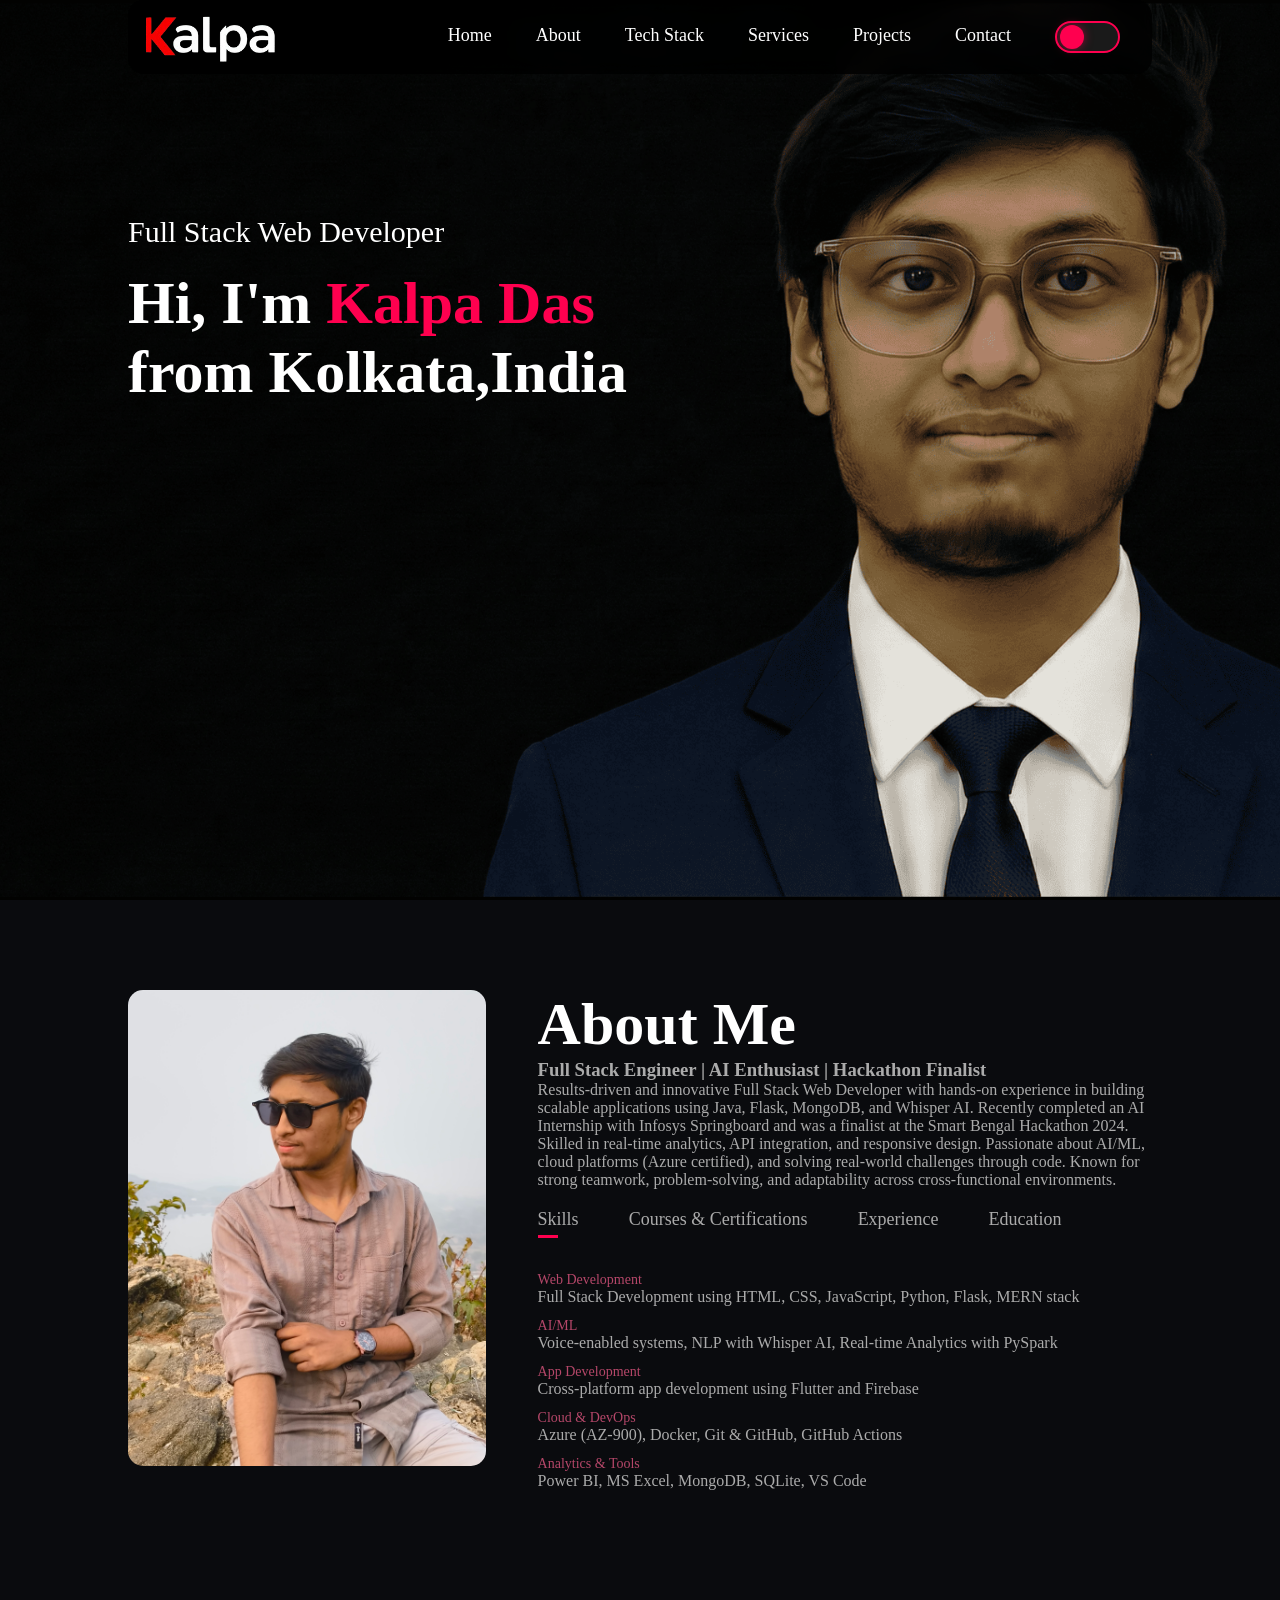
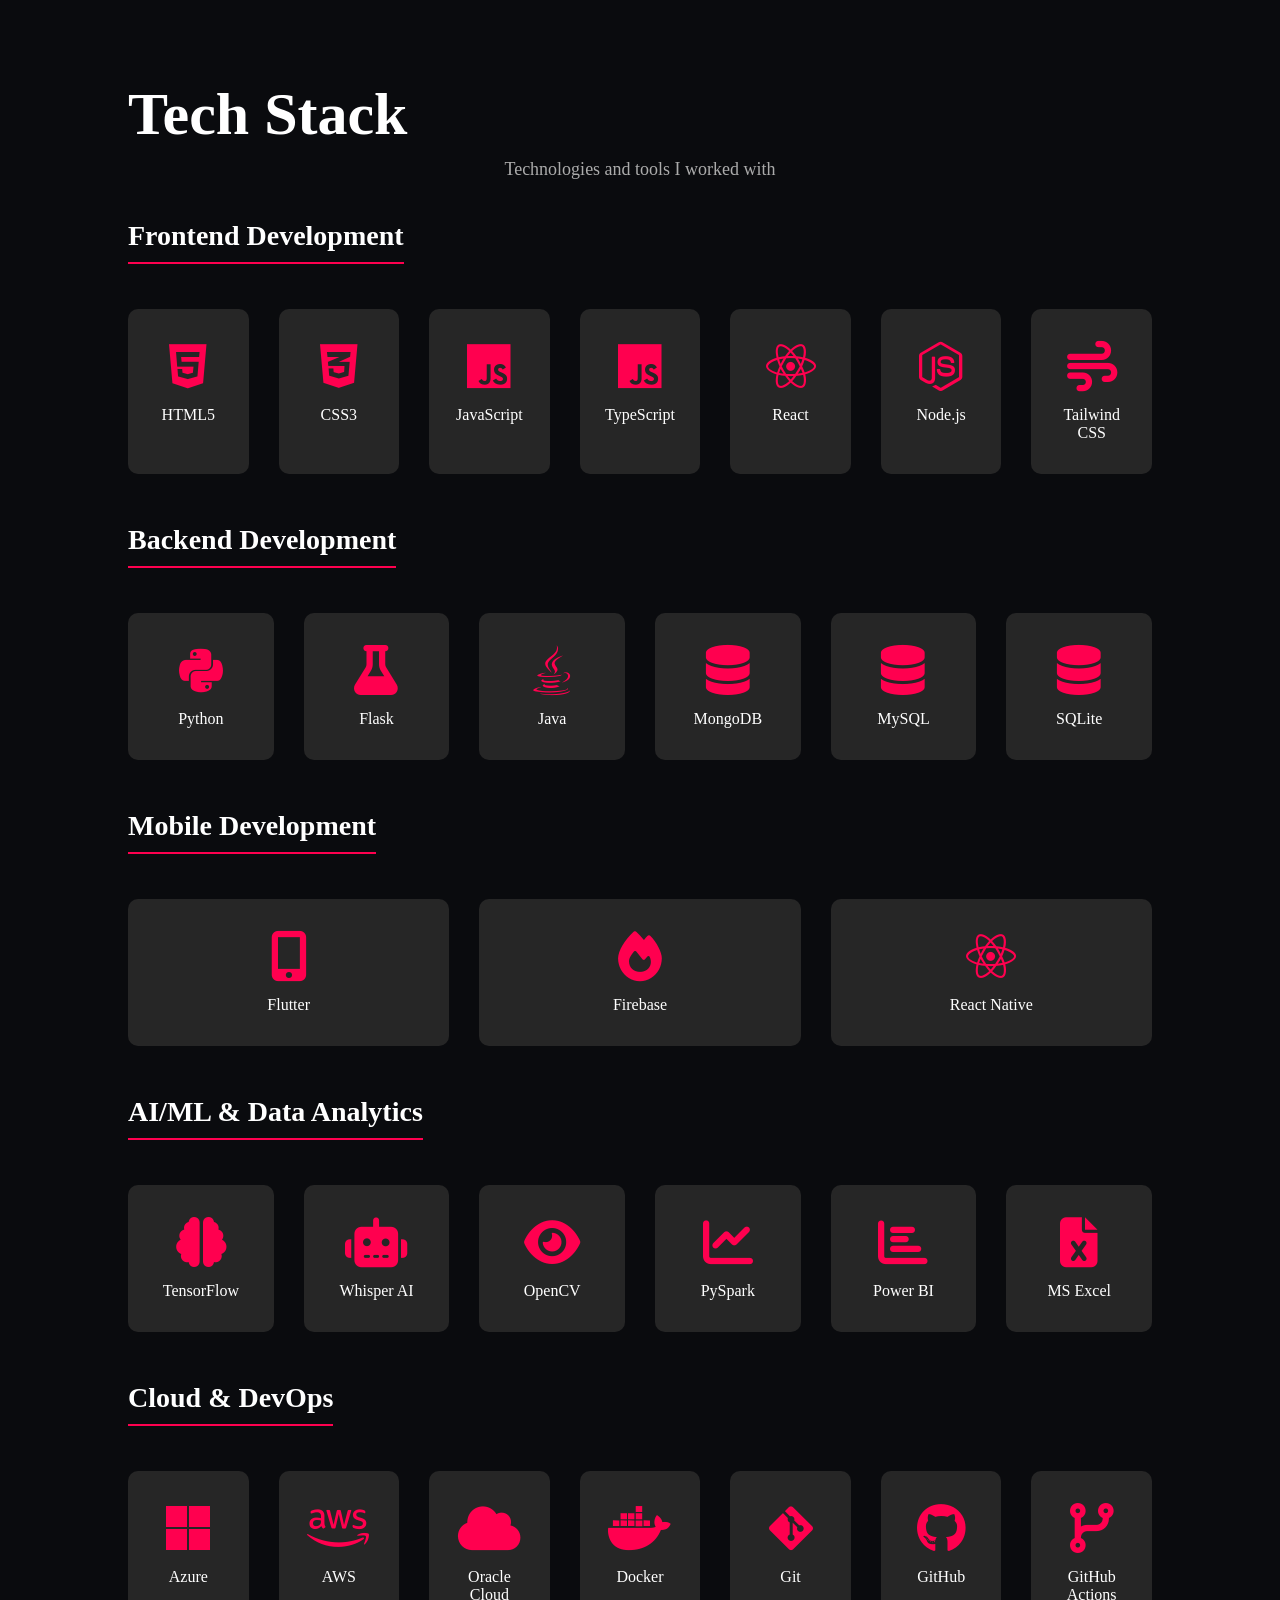
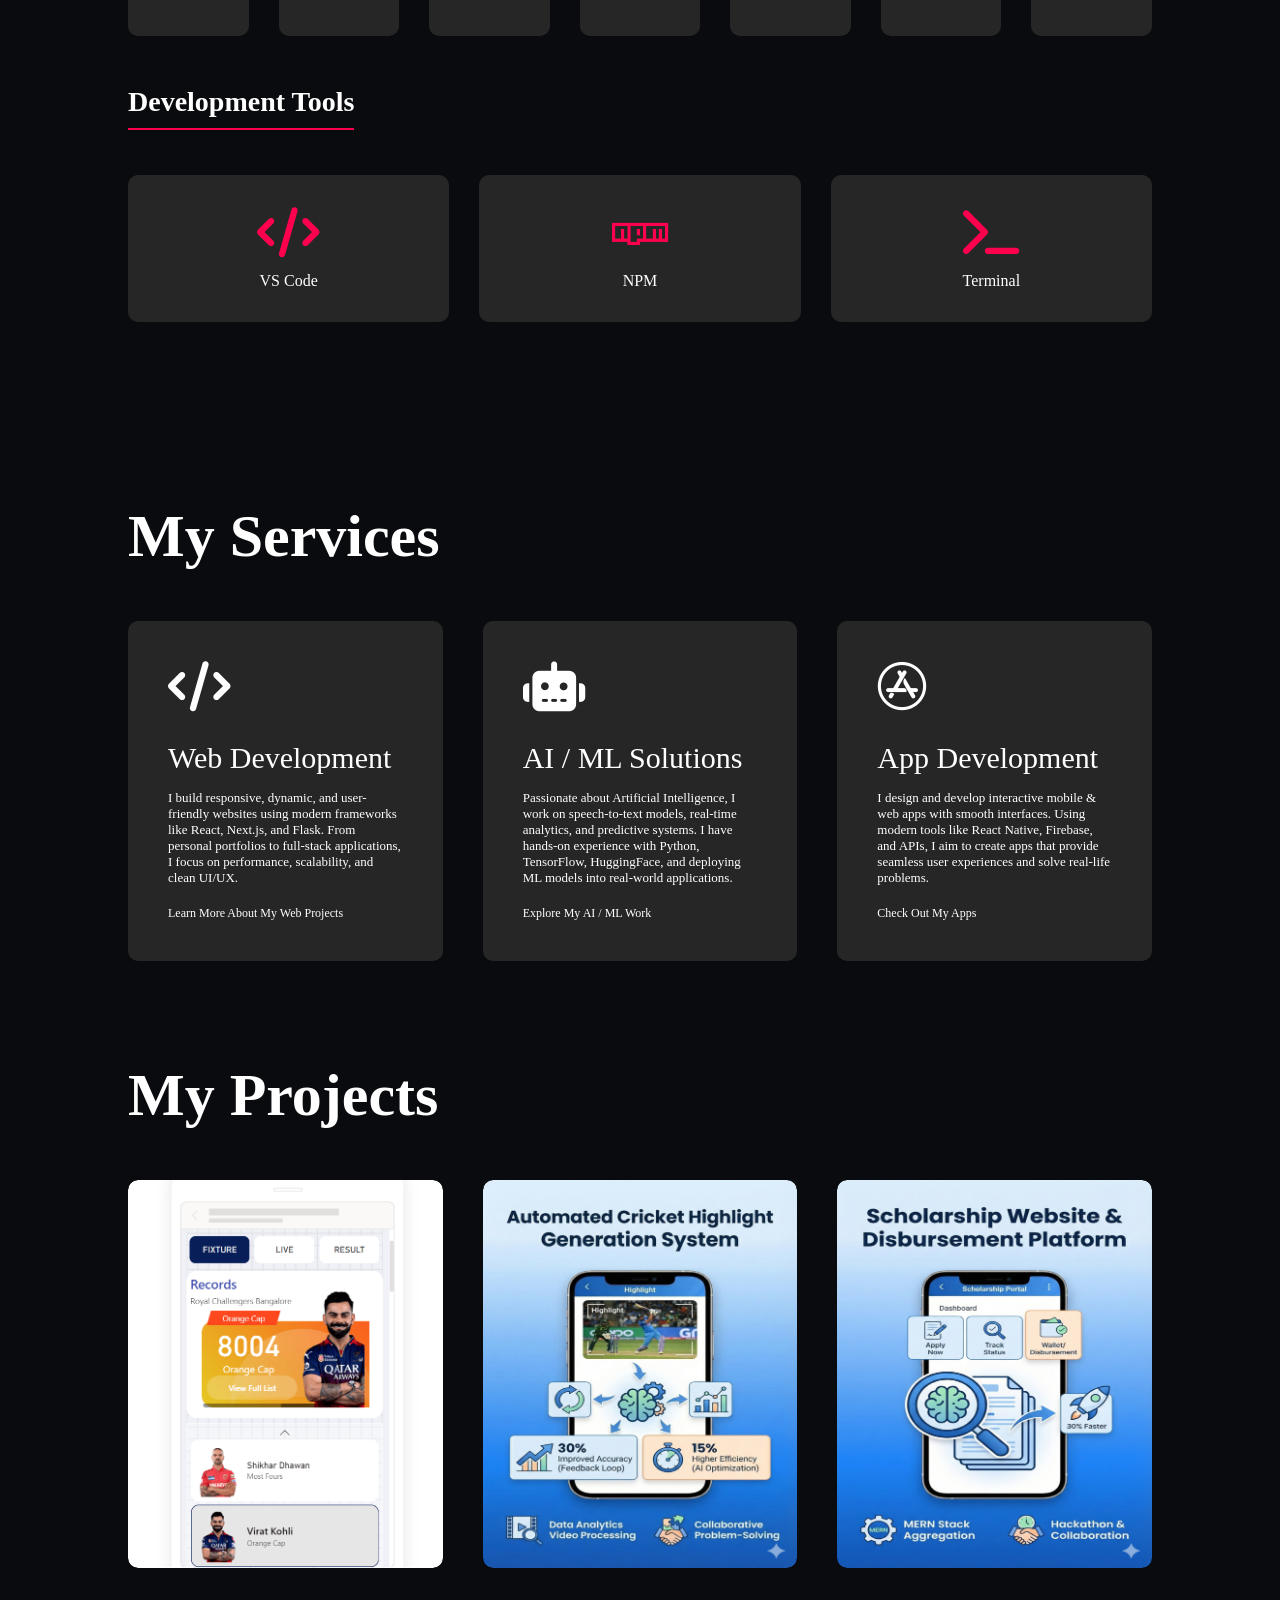
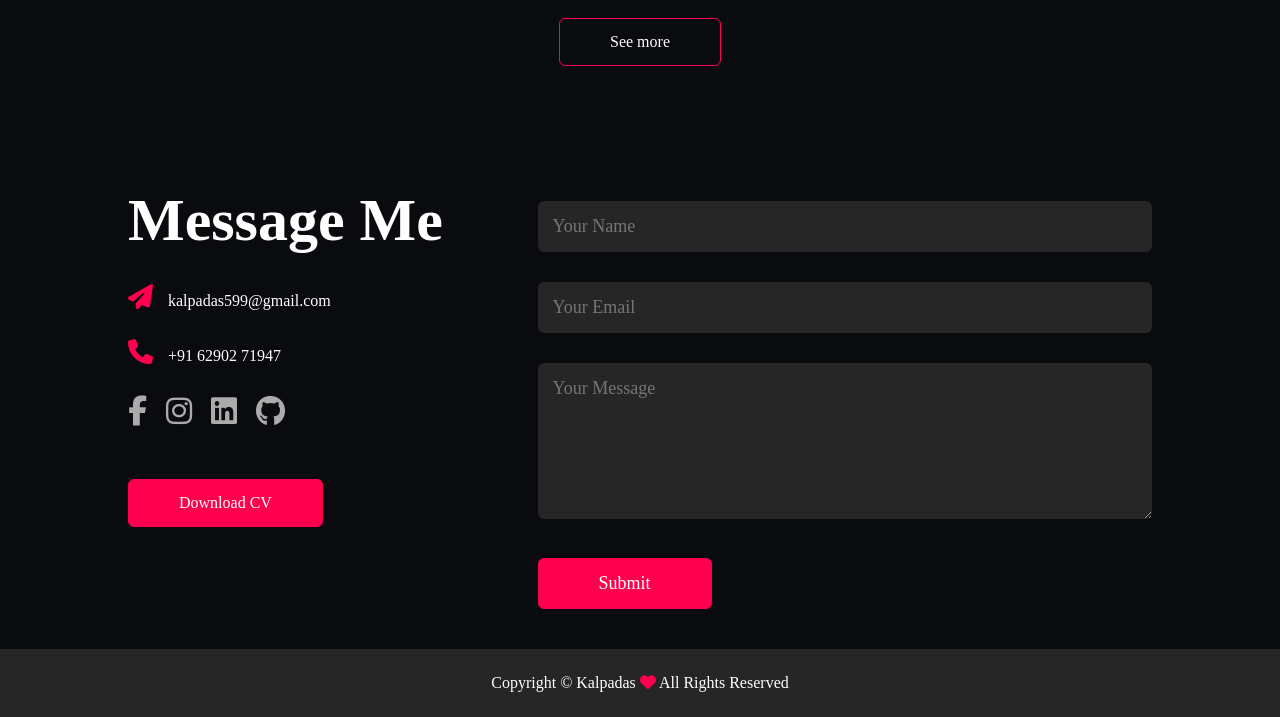
==== commit 0749ccb8: "Updated portfolio + added freelance section" ====
--- a/index.html
+++ b/index.html
@@ -25,6 +25,14 @@
                     <li><a href="#services">Services</a></li>
                     <li><a href="#portfolio">Projects</a></li>
                     <li><a href="#contact">Contact</a></li>
+                    <!-- Freelance Toggle -->
+                    <li class="mode-toggle-container">
+                        <div class="mode-toggle" id="freelanceToggle">
+                            <span class="toggle-icon"><i class="fa-solid fa-user"></i></span>
+                            <div class="toggle-switch"></div>
+                            <span class="toggle-icon"><i class="fa-solid fa-briefcase"></i></span>
+                        </div>
+                    </li>
                     <i class="fa-solid fa-xmark" onclick="hideMenu()"></i>
                 </ul>
                 <i class="fa-solid fa-bars" onclick="showMenu()"></i>
@@ -670,7 +678,7 @@
     </script>
 
     <script>
-        const scriptURL = 'https://script.google.com/macros/s/AKfycbzj3RyY5Y99I9Rj676241ipH97vQ_2xRJ0GzXR7JnZKLR31e1bnB1iXnhnK9um4Sj1CYg/exec'
+        const scriptURL = 'https://script.google.com/macros/s/AKfycbwLuswz_e6CK_IZyo898X-G1E4wWq50iIoBYFHpF4Sr9Ta5YNW9q-hYTVLDx_BRRQhV9Q/exec'
         const form = document.forms['submit-to-google-sheet']
         const msg = document.getElementById("msg")
 
@@ -712,6 +720,16 @@
         });
     </script>
 
+    <script>
+        // Freelance Toggle logic
+        document.getElementById('freelanceToggle').addEventListener('click', function() {
+            this.classList.add('active');
+            setTimeout(() => {
+                window.location.href = 'freelance.html';
+            }, 300);
+        });
+    </script>
+
 </body>
 
 </html>
--- a/style.css
+++ b/style.css
@@ -37,6 +37,11 @@
     justify-content: space-between;
     flex-wrap: wrap;
 
+    background: rgba(0, 0, 0, 0.8);  /* slightly transparent */
+    backdrop-filter: blur(10px);     /* modern glass effect */
+    padding: 6px 12px;
+    border-radius: 16px; 
+
 }
 
 .logo {
@@ -47,6 +52,55 @@
     display: inline-block;
     list-style: none;
     margin: 10px 20px;
+}
+
+/* Mode Toggle Styling */
+.mode-toggle-container {
+    display: inline-flex;
+    align-items: center;
+    vertical-align: middle;
+}
+
+.mode-toggle {
+    width: 65px;
+    height: 32px;
+    background: #1a1a1a;
+    border-radius: 20px;
+    position: relative;
+    cursor: pointer;
+    display: flex;
+    align-items: center;
+    justify-content: space-between;
+    padding: 0 8px;
+    transition: all 0.3s ease;
+    border: 2px solid #ff004f;
+}
+
+.toggle-icon {
+    font-size: 14px;
+    color: #fff;
+    z-index: 1;
+}
+
+.toggle-switch {
+    width: 24px;
+    height: 24px;
+    background: #ff004f;
+    border-radius: 50%;
+    position: absolute;
+    left: 3px;
+    transition: all 0.3s cubic-bezier(0.68, -0.55, 0.265, 1.55);
+    box-shadow: 0 0 10px rgba(255, 0, 79, 0.5);
+}
+
+.mode-toggle:hover {
+    box-shadow: 0 0 15px rgba(255, 0, 79, 0.3);
+}
+
+/* States */
+.mode-toggle.active .toggle-switch {
+    transform: translateX(31px);
+    background: #fff;
 }
 
 nav ul li a {
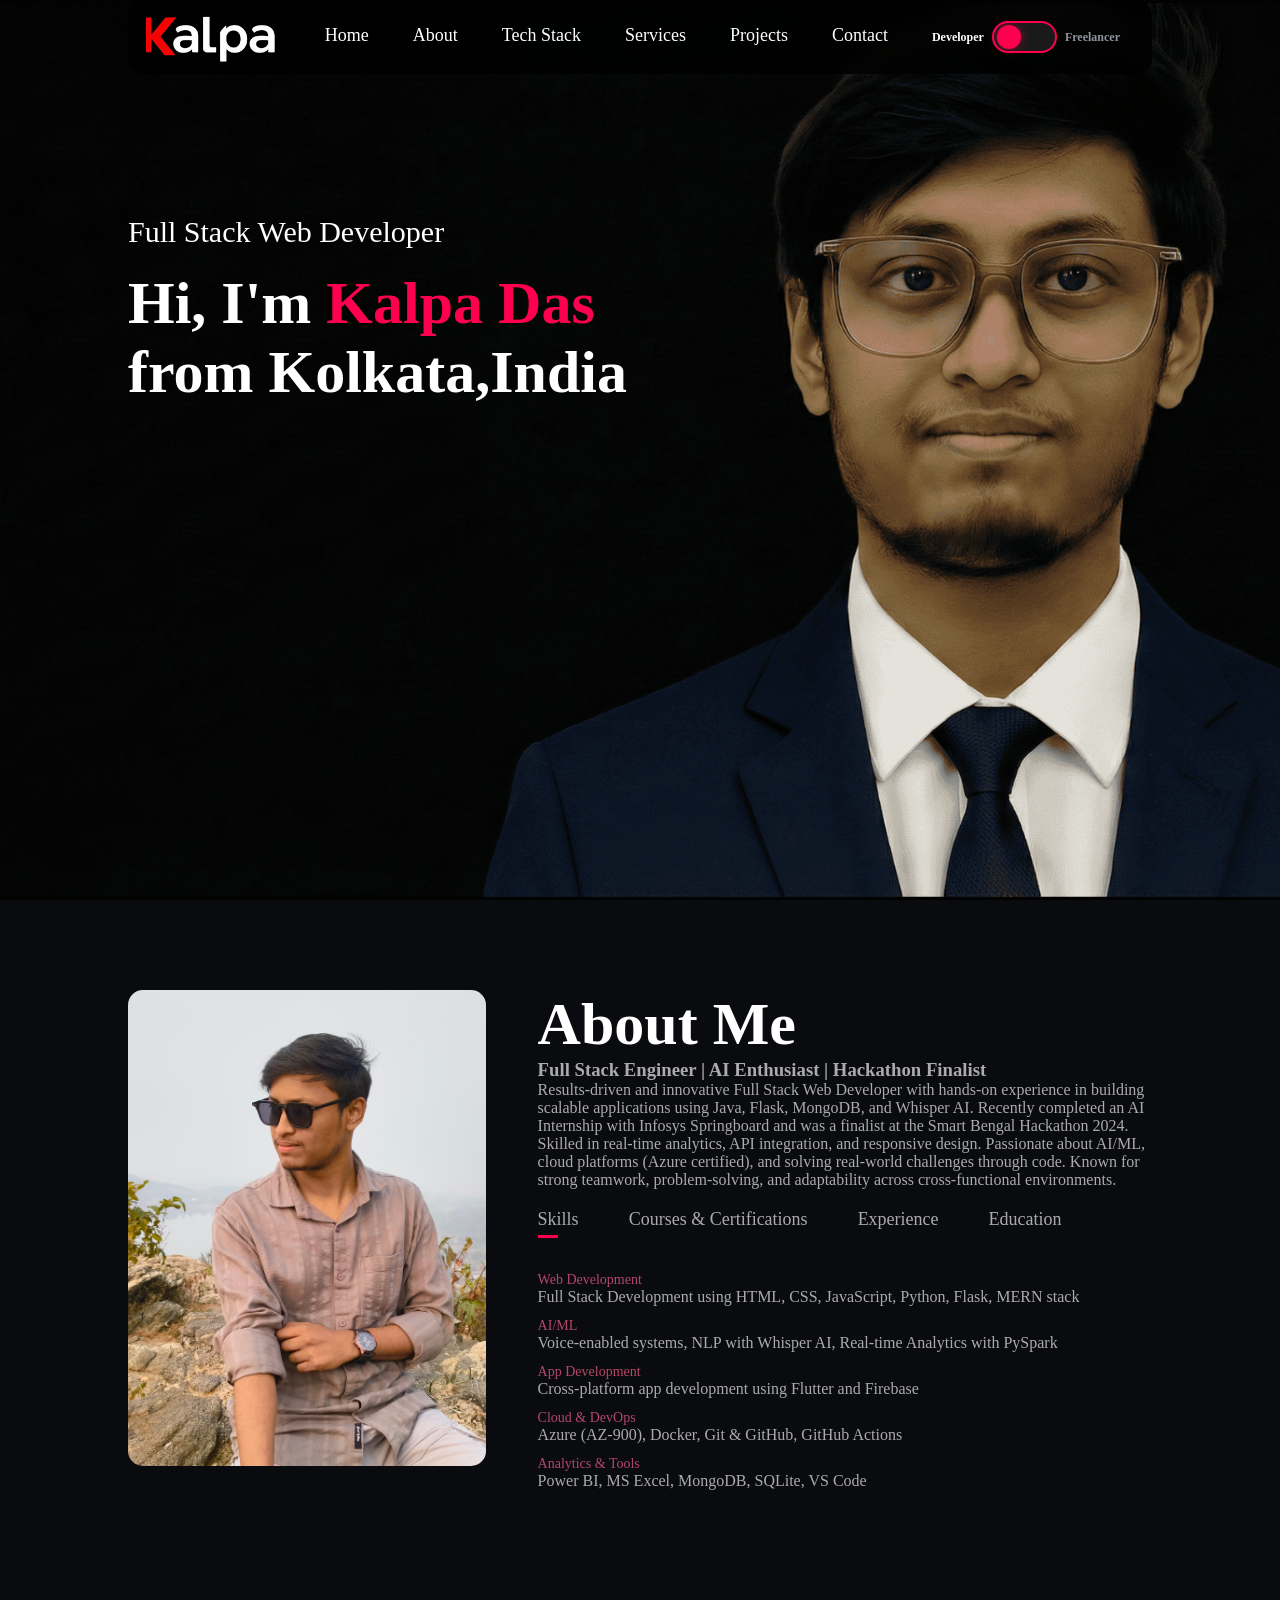
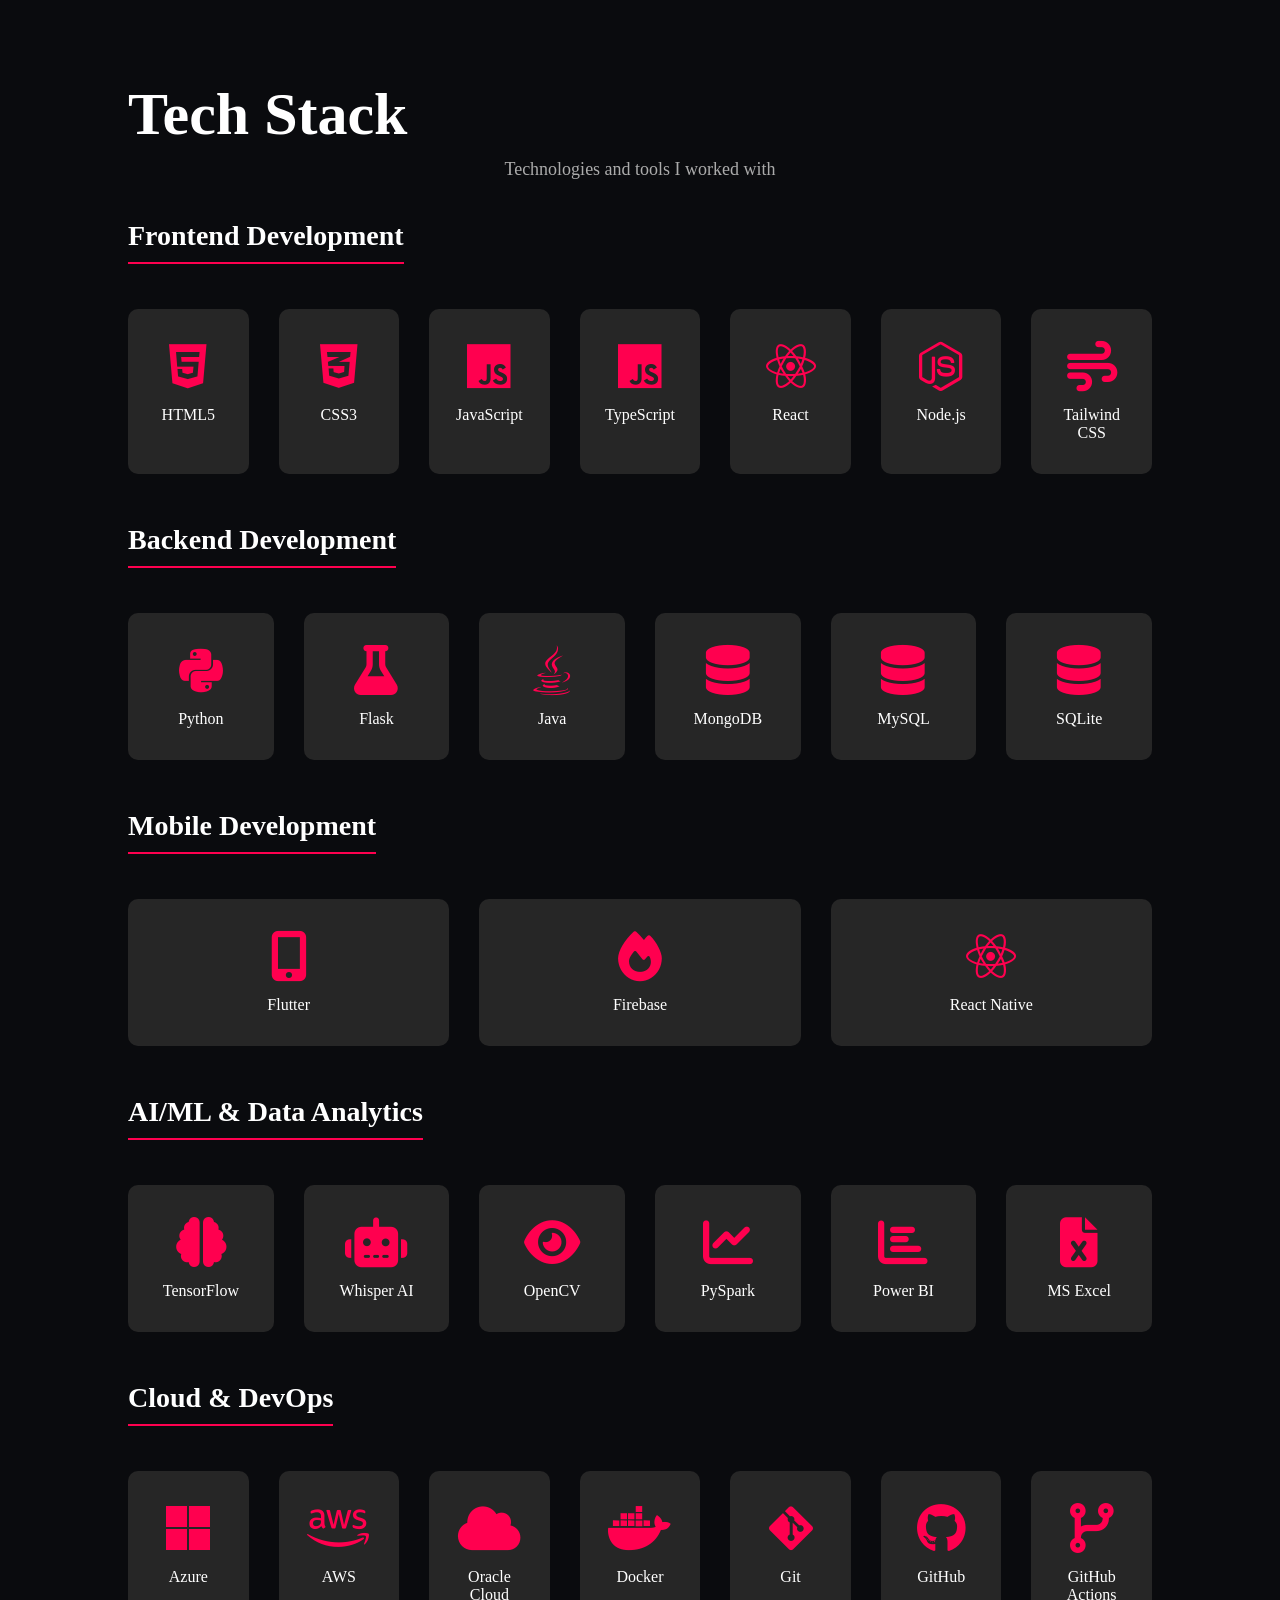
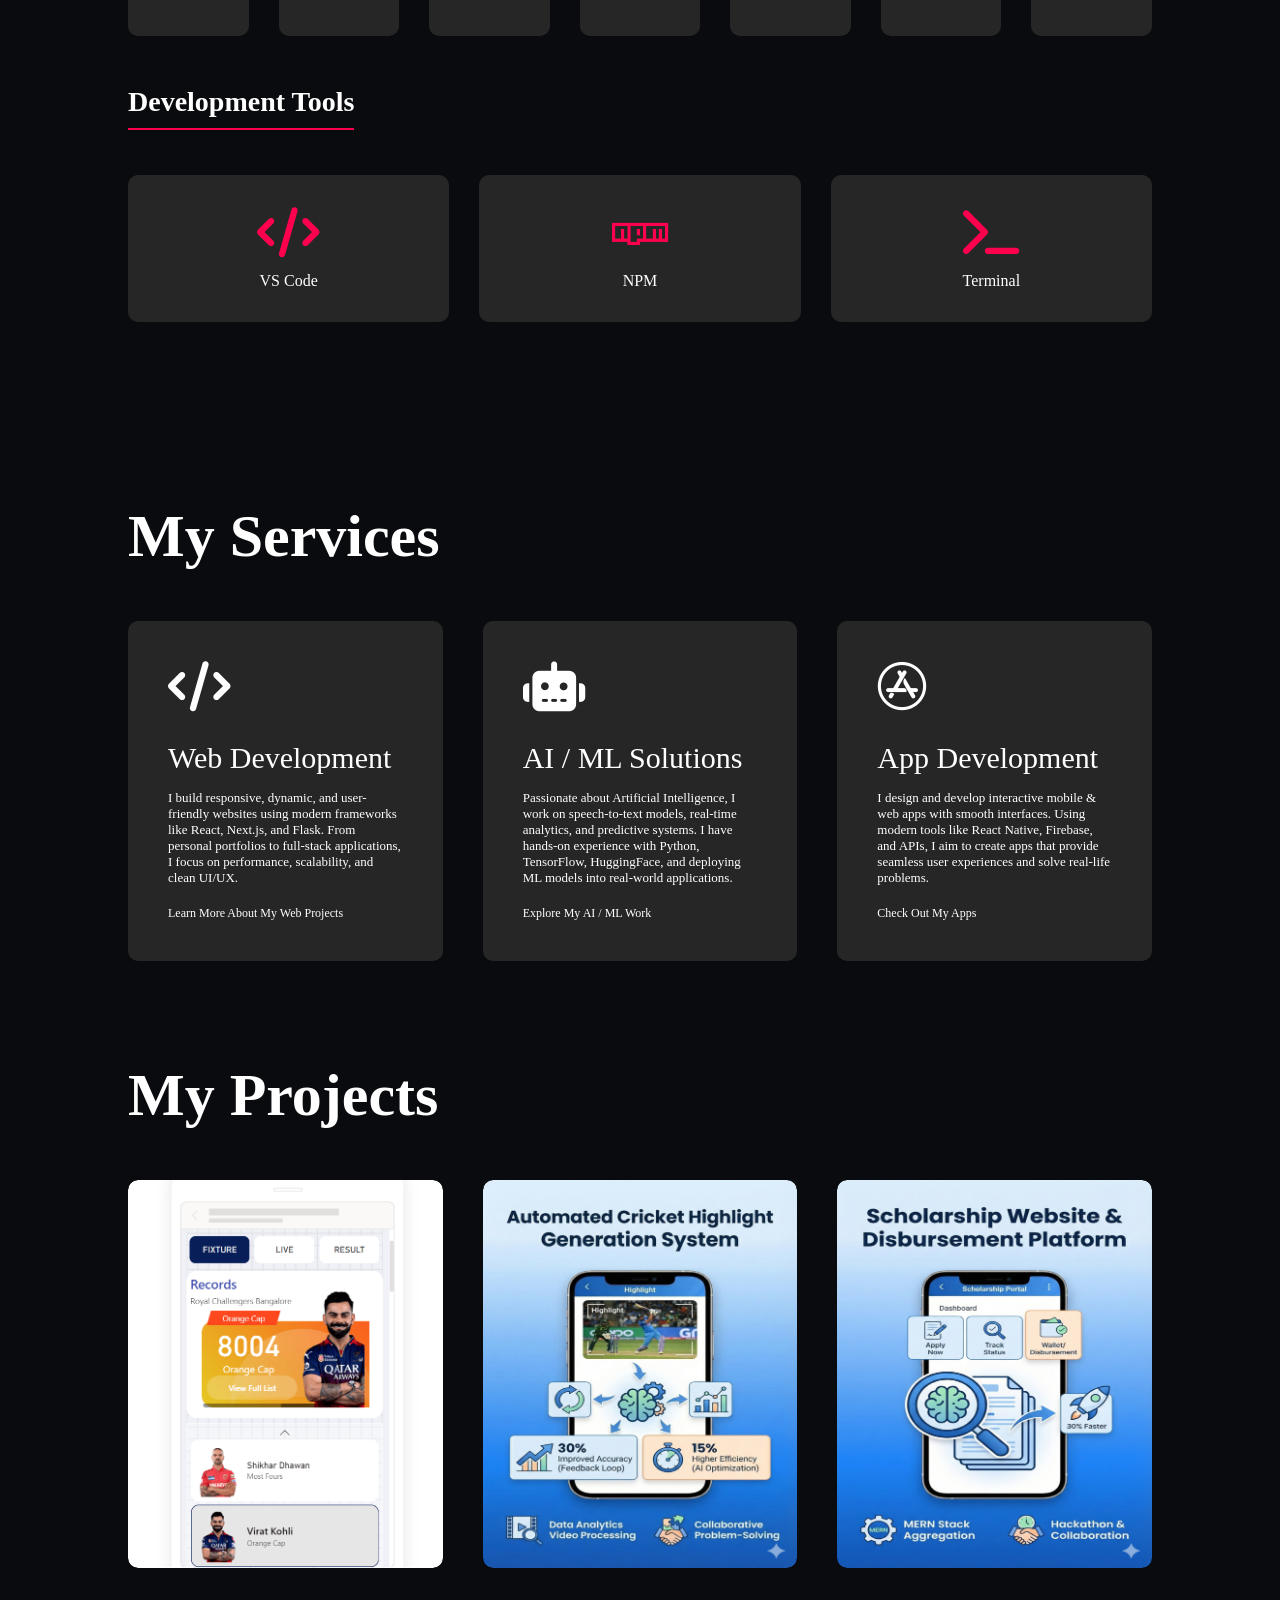
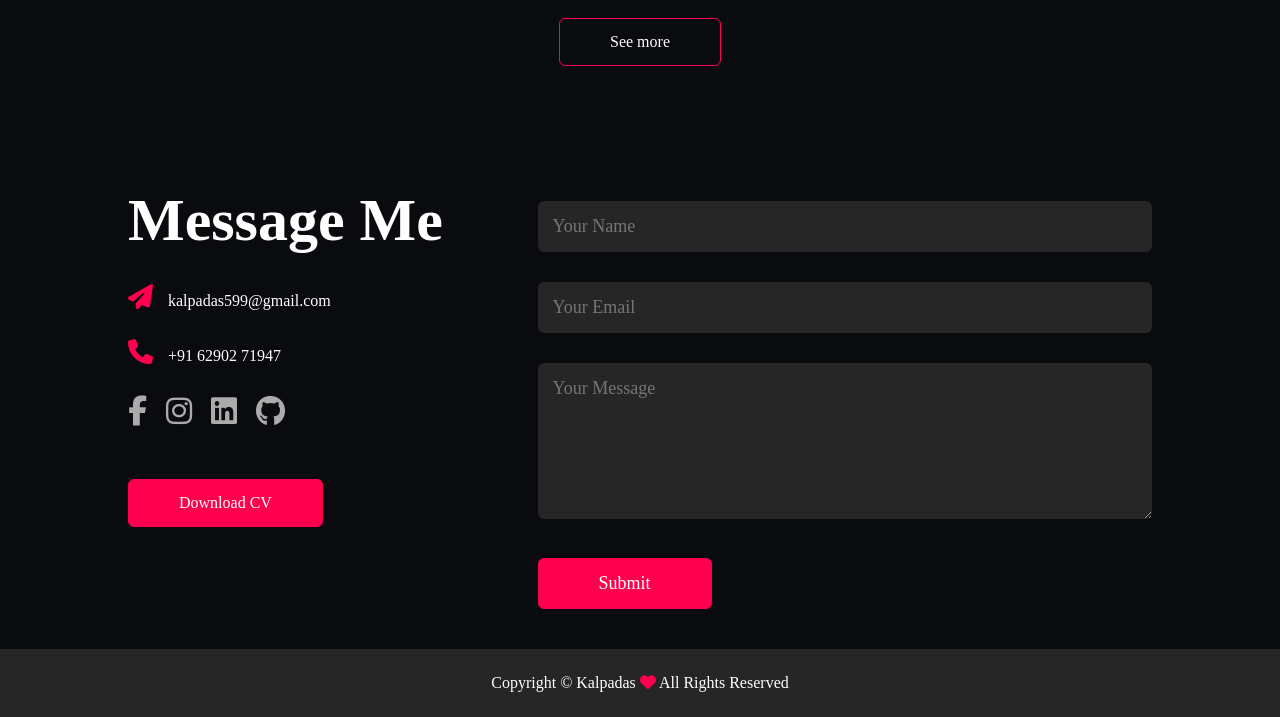
==== commit ebe6b2ca: "dev-freelance mode on" ====
--- a/index.html
+++ b/index.html
@@ -26,16 +26,17 @@
                     <li><a href="#portfolio">Projects</a></li>
                     <li><a href="#contact">Contact</a></li>
                     <!-- Freelance Toggle -->
-                    <li class="mode-toggle-container">
-                        <div class="mode-toggle" id="freelanceToggle">
-                            <span class="toggle-icon"><i class="fa-solid fa-user"></i></span>
-                            <div class="toggle-switch"></div>
-                            <span class="toggle-icon"><i class="fa-solid fa-briefcase"></i></span>
-                        </div>
+                    <li class="mode-toggle-container dev-active" aria-label="Site mode switch">
+                        <span class="mode-label mode-label-dev">Developer</span>
+                        <button class="mode-toggle" id="freelanceToggle" type="button"
+                            aria-label="Switch to Freelancer Mode" aria-pressed="false" title="Switch to Freelancer Mode">
+                            <span class="toggle-switch"></span>
+                        </button>
+                        <span class="mode-label mode-label-freelance">Freelancer</span>
                     </li>
-                    <i class="fa-solid fa-xmark" onclick="hideMenu()"></i>
+                    <i class="fa-solid fa-xmark"></i>
                 </ul>
-                <i class="fa-solid fa-bars" onclick="showMenu()"></i>
+                <i class="fa-solid fa-bars"></i>
             </nav>
             <div class="header-text">
                 <p>Full Stack Web Developer</p>
@@ -667,12 +668,44 @@
 
     <script>
         var sidemenu = document.getElementById("sidemenu");
-        document.querySelector('.fa-bars').addEventListener('click', () => {
-            sidemenu.style.right = "0";
-        });
-
-        document.querySelector('.fa-xmark').addEventListener('click', () => {
-            sidemenu.style.right = "-200px";
+        var openMenuBtn = document.querySelector("nav .fa-bars");
+        var closeMenuBtn = document.querySelector("#sidemenu .fa-xmark");
+
+        function hideSideMenu() {
+            if (!sidemenu) return;
+            sidemenu.classList.remove("menu-open");
+        }
+
+        function showSideMenu() {
+            if (!sidemenu) return;
+            sidemenu.classList.add("menu-open");
+        }
+
+        if (openMenuBtn) {
+            openMenuBtn.addEventListener('click', showSideMenu);
+        }
+
+        if (closeMenuBtn) {
+            closeMenuBtn.addEventListener('click', hideSideMenu);
+        }
+
+        if (sidemenu) {
+            sidemenu.querySelectorAll('a[href^="#"]').forEach((link) => {
+                link.addEventListener('click', hideSideMenu);
+            });
+
+            sidemenu.querySelectorAll('.mode-toggle').forEach((toggle) => {
+                toggle.addEventListener('click', hideSideMenu);
+            });
+        }
+
+        // Backward compatibility if any inline handlers still call these.
+        window.showMenu = showSideMenu;
+        window.hideMenu = hideSideMenu;
+
+        window.addEventListener('resize', hideSideMenu);
+        document.addEventListener('DOMContentLoaded', () => {
+            requestAnimationFrame(hideSideMenu);
         });
 
     </script>
@@ -723,6 +756,9 @@
     <script>
         // Freelance Toggle logic
         document.getElementById('freelanceToggle').addEventListener('click', function() {
+            if (window.hideMenu) {
+                window.hideMenu();
+            }
             this.classList.add('active');
             setTimeout(() => {
                 window.location.href = 'freelance.html';
--- a/style.css
+++ b/style.css
@@ -14,12 +14,19 @@
     color: #fff;
 }
 
+html,
+body {
+    overflow-x: hidden;
+}
+
 #header {
     width: 100%;
     height: 100vh;
+    min-height: 100svh;
     background-image: url(images/BG_IMG_Laptop.png);
     background-size: cover;
     background-position: center;
+    background-repeat: no-repeat;
 }
 
 .container {
@@ -58,12 +65,27 @@
 .mode-toggle-container {
     display: inline-flex;
     align-items: center;
+    gap: 8px;
     vertical-align: middle;
+}
+
+.mode-label {
+    font-size: 12px;
+    font-weight: 600;
+    color: #8f949f;
+    white-space: nowrap;
+    transition: color 0.3s ease;
+}
+
+.mode-toggle-container.dev-active .mode-label-dev,
+.mode-toggle-container.freelance-active .mode-label-freelance {
+    color: #ffffff;
 }
 
 .mode-toggle {
     width: 65px;
     height: 32px;
+    appearance: none;
     background: #1a1a1a;
     border-radius: 20px;
     position: relative;
@@ -74,6 +96,11 @@
     padding: 0 8px;
     transition: all 0.3s ease;
     border: 2px solid #ff004f;
+}
+
+.mode-toggle:focus-visible {
+    outline: 2px solid #ffffff;
+    outline-offset: 2px;
 }
 
 .toggle-icon {
@@ -586,6 +613,95 @@
     display: none;
 }
 
+@media only screen and (max-width: 768px) {
+    #header nav .fa-solid {
+        display: block;
+        font-size: 25px;
+    }
+
+    #header nav {
+        position: fixed;
+        top: 10px;
+        left: 50%;
+        transform: translateX(-50%);
+    }
+
+    #header nav > .fa-bars {
+        position: absolute;
+        top: 10px;
+        right: 16px;
+        font-size: 27px;
+        z-index: 2102;
+        cursor: pointer;
+    }
+
+    #header nav ul {
+        background: rgba(8, 11, 18, 0.96);
+        backdrop-filter: blur(8px);
+        position: fixed;
+        inset: 0;
+        width: 100vw;
+        height: 100dvh;
+        min-height: 100vh;
+        padding: 90px 28px 40px;
+        z-index: 2000;
+        overflow-y: auto;
+        overflow-x: hidden;
+        opacity: 0;
+        visibility: hidden;
+        pointer-events: none;
+        transform: translate3d(0, -12px, 0);
+        transition: opacity 0.25s ease, transform 0.25s ease, visibility 0.25s ease;
+    }
+
+    #header nav ul.menu-open {
+        opacity: 1;
+        visibility: visible;
+        pointer-events: auto;
+        transform: translate3d(0, 0, 0);
+    }
+
+    #header nav ul.menu-open + .fa-bars {
+        opacity: 0;
+        visibility: hidden;
+        pointer-events: none;
+    }
+
+    #header nav ul li {
+        display: block;
+        margin: 22px 0;
+    }
+
+    #header nav ul li a {
+        font-size: 28px;
+        font-weight: 600;
+        letter-spacing: 0.2px;
+    }
+
+    #header nav ul li.mode-toggle-container {
+        display: flex;
+        align-items: center;
+        justify-content: flex-start;
+        gap: 8px;
+    }
+
+    #header nav ul li.mode-toggle-container .mode-label {
+        font-size: 14px;
+    }
+
+    #header nav ul .fa-solid {
+        position: absolute;
+        top: 24px;
+        left: 22px;
+        right: auto;
+        font-size: 30px;
+        color: #fff;
+        line-height: 1;
+        z-index: 2101;
+        cursor: pointer;
+    }
+}
+
 @media (max-width: 768px) {
     .header-text h1 {
         font-size: 2rem;
@@ -608,35 +724,6 @@
 
     .header-text h1 {
         font-size: 30px;
-    }
-
-    nav .fa-solid {
-        display: block;
-        font-size: 25px;
-    }
-
-    nav ul {
-        background: #ff004f;
-        position: fixed;
-        top: 0;
-        right: -200px;
-        width: 200px;
-        height: 100vh;
-        padding-top: 50px;
-        z-index: 2;
-        transition: right 0.5s;
-    }
-
-    nav ul li {
-        display: block;
-        margin: 25px;
-    }
-
-    nav ul .fa-solid {
-        position: absolute;
-        top: 25px;
-        left: 25px;
-        cursor: pointer;
     }
 
     .sub-title {
